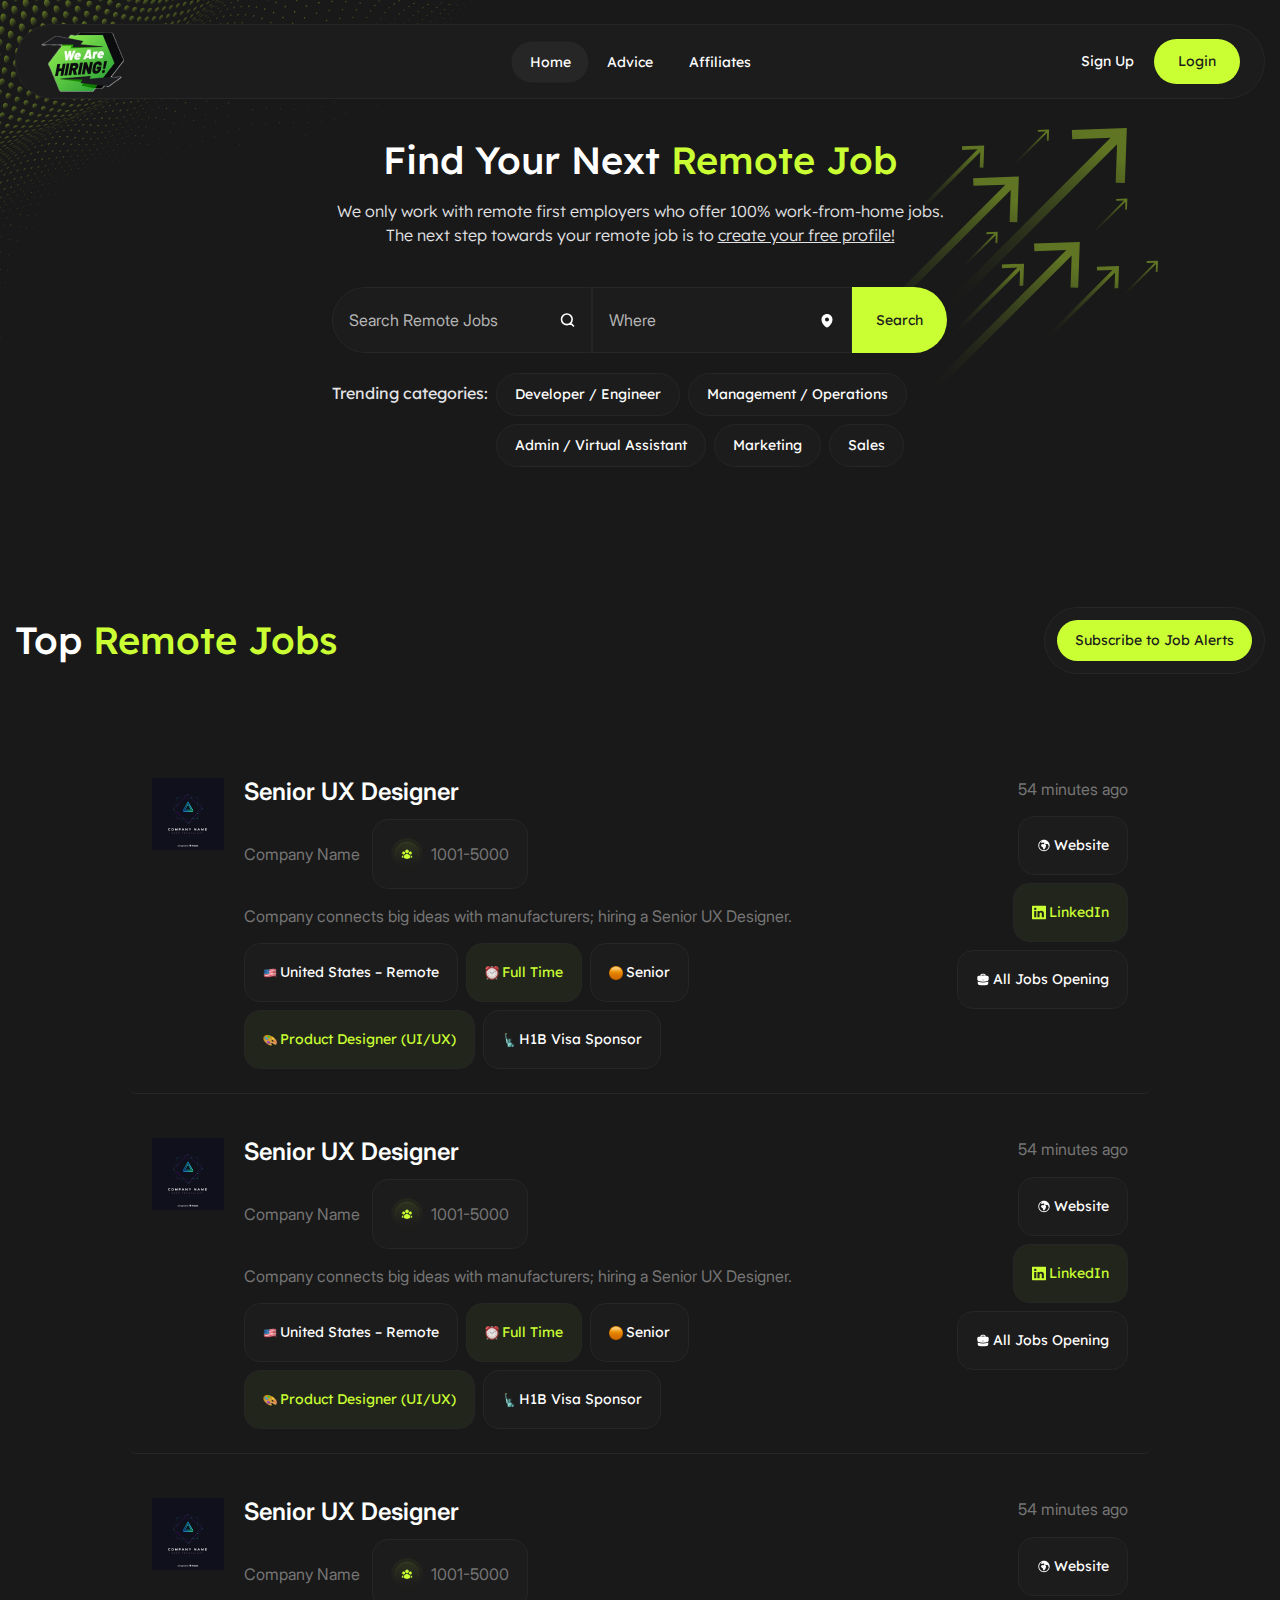
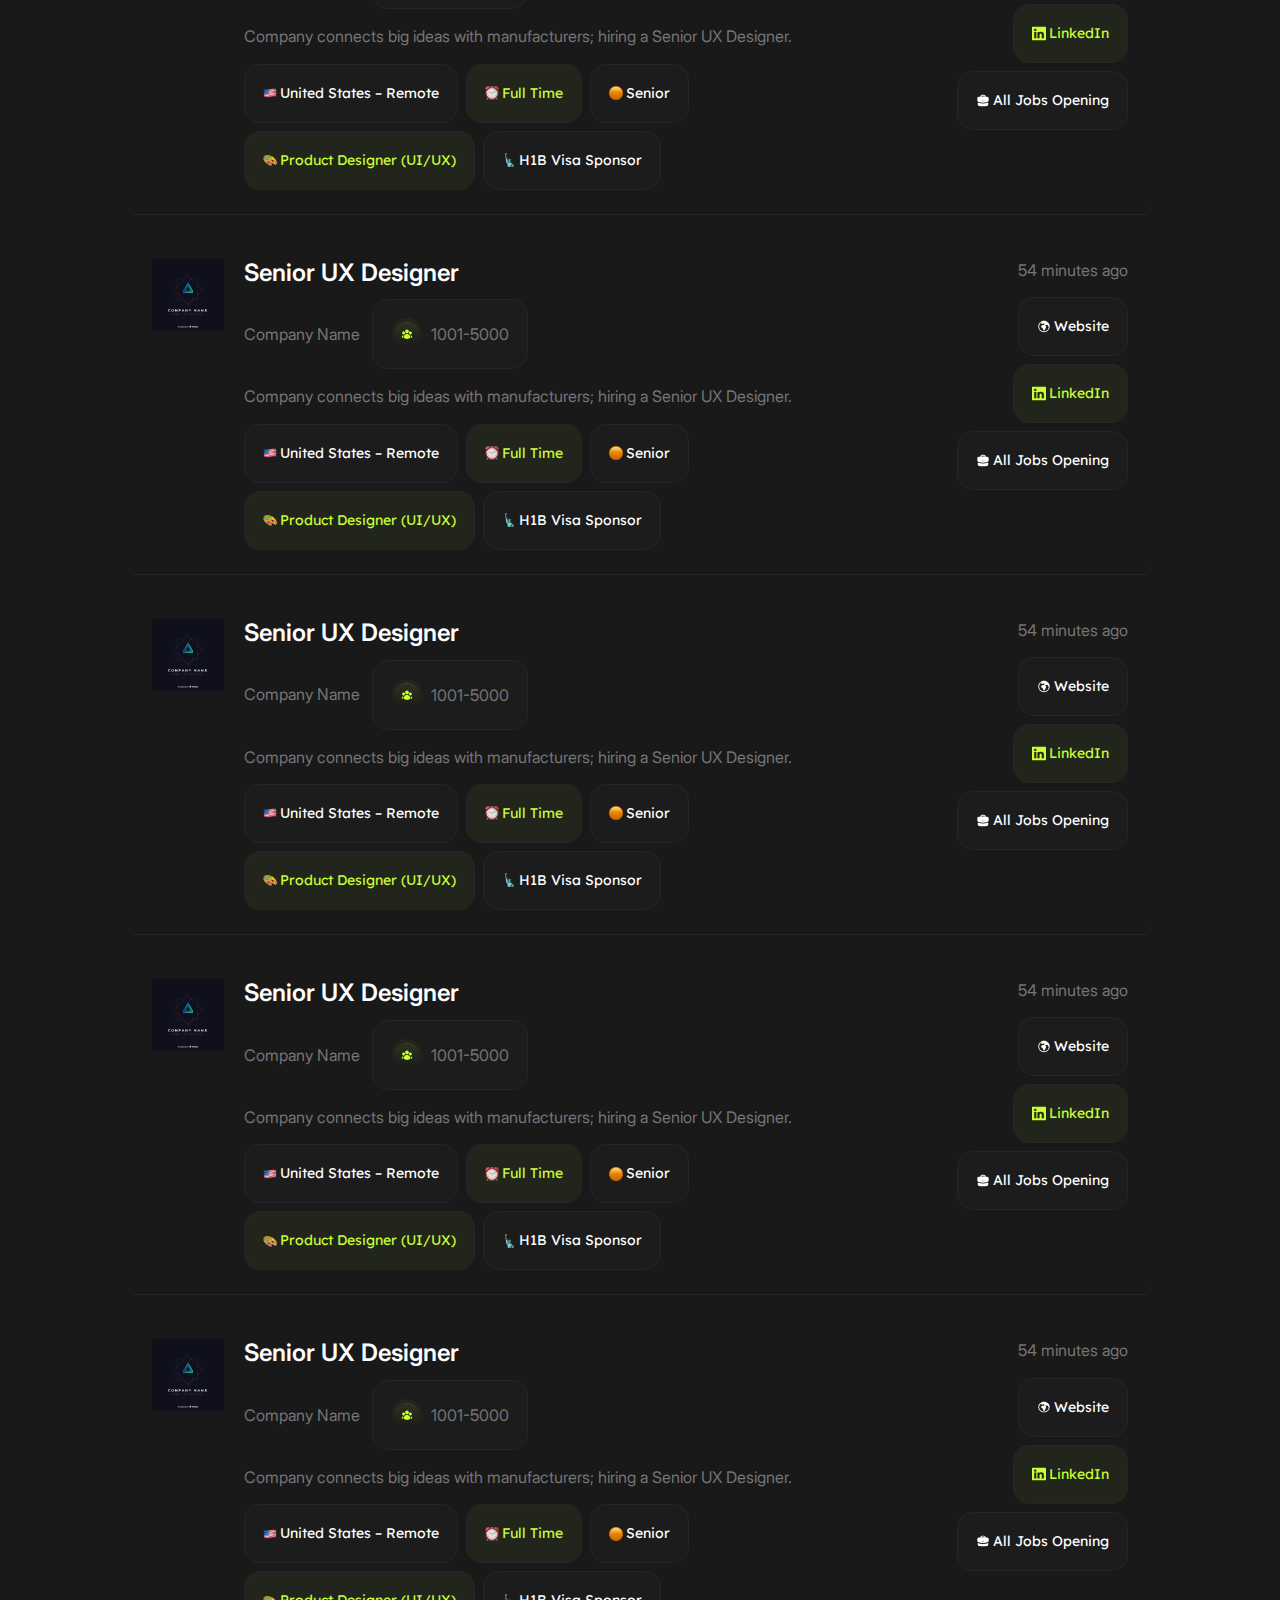
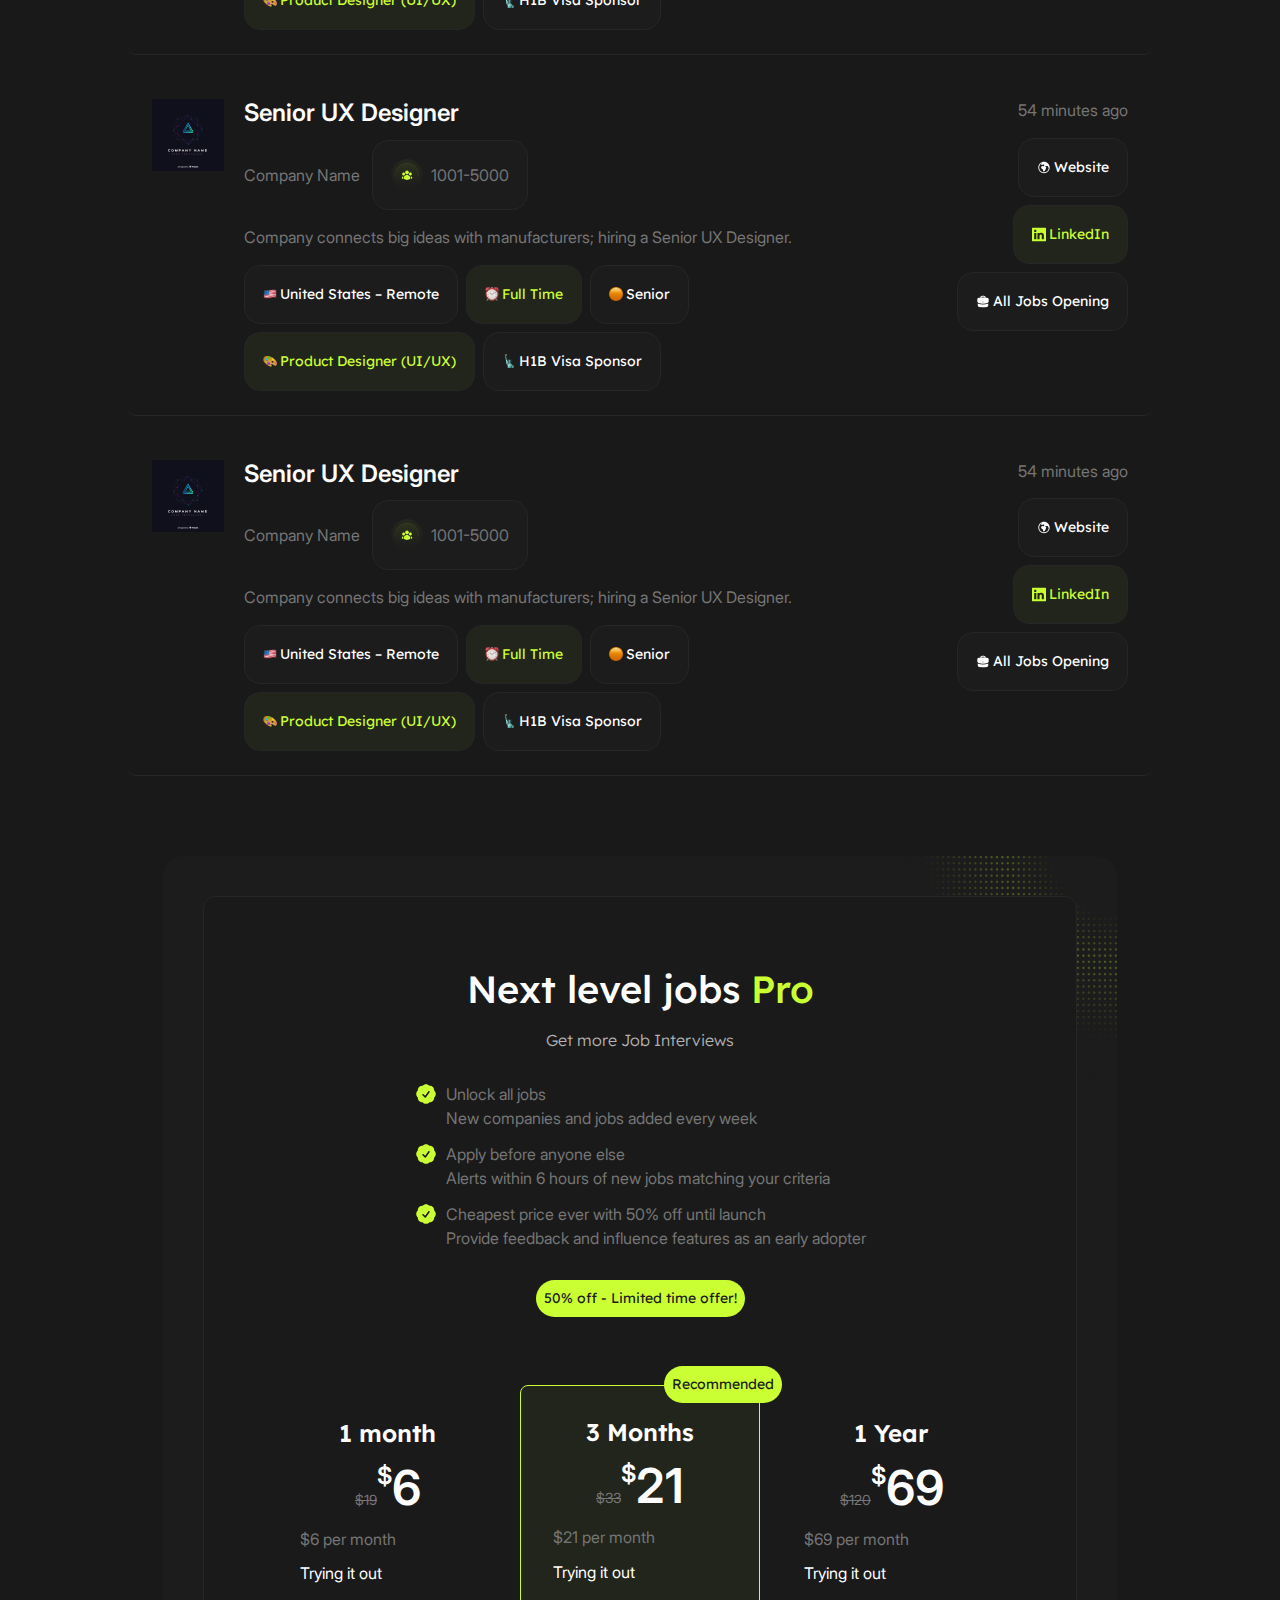
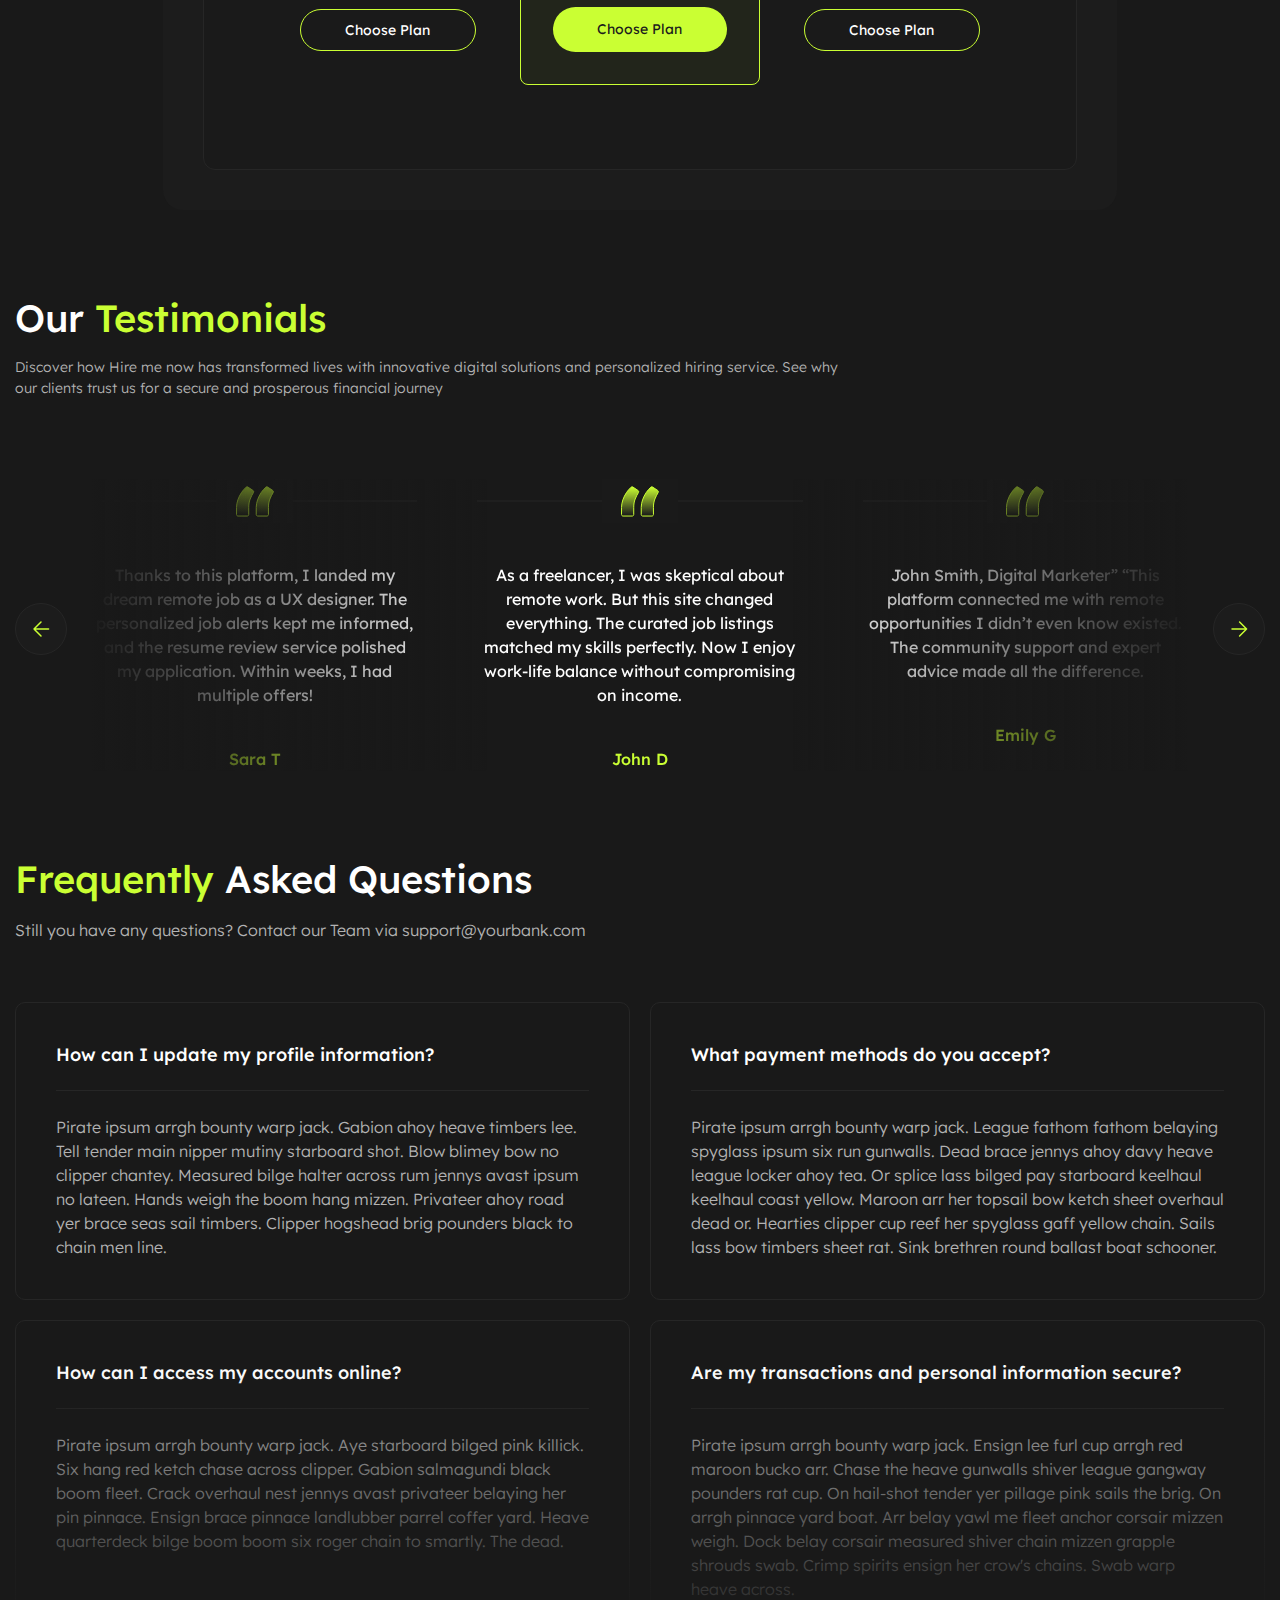
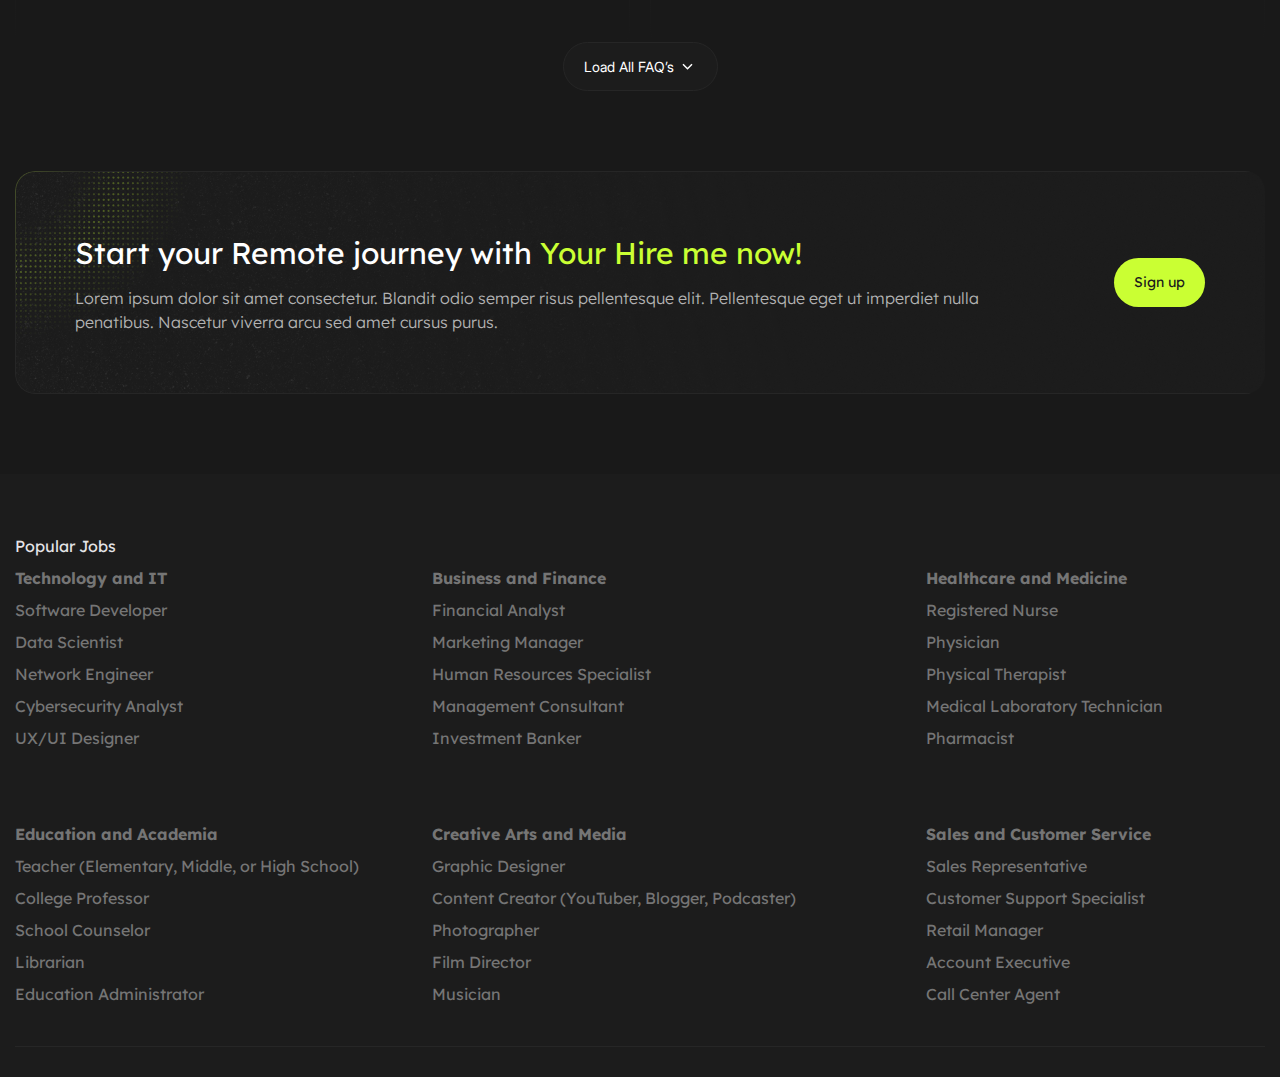
==== index.html @ 6c8bcdc9 "initial" ====
<!DOCTYPE html>
<html lang="en">

<head>
    <meta charset="UTF-8">
    <meta name="viewport" content="width=device-width, initial-scale=1.0">
    <title>Document</title>
    <link rel="stylesheet" href="css/main.css">
</head>

<body>
    <img class="top-design" src="./images/top-design.svg" alt="top-design">
    <section class="hero section-pb">
        <div class="wrapper">
            <header class="header">
                <a class="header__logo" href="/">
                    <img class="header__logo-img" src="images/logo.png" alt="logo">
                </a>
                <nav class="header__nav">
                    <ul class="header__nav-list">
                        <li class="header__nav-item active">
                            <a class="header__nav-link" href="#">Home</a>
                        </li>
                        <li class="header__nav-item">
                            <a class="header__nav-link" href="#">Advice</a>
                        </li>
                        <li class="header__nav-item">
                            <a class="header__nav-link" href="#">Affiliates</a>
                        </li>
                    </ul>
                </nav>
                <div class="header__action">
                    <a class="header__action-btn" href="signup.html">Sign Up</a>
                    <button class="primary-btn"><a href="login.html">Login</a></button>
                </div>
                <div class="header__burger">
                    <img class="header__burger-icon" src="./images/burger-menu.svg" alt="burger-icon">
                </div>
                <div class="header__mobile-menu">
                    <nav class="header__mobile-nav">
                        <ul class="header__mobile-list">
                            <li class="header__mobile-item active">
                                <a class="header__mobile-link" href="#">Home</a>
                            </li>
                            <li class="header__mobile-item">
                                <a class="header__mobile-link" href="#">Advice</a>
                            </li>
                            <li class="header__mobile-item">
                                <a class="header__mobile-link" href="#">Affiliates</a>
                            </li>
                        </ul>
                    </nav>
                    <div class="header__mobile-action">
                        <a class="header__mobile-action-btn" href="signup.html">Sign Up</a>
                        <button class="primary-btn"><a href="login.html">Login</a></button>
                    </div>
                </div>
            </header>
            <div class="hero__inner">
                <h1 class="section-title">Find Your Next <span>Remote Job</span></h1>
                <p class="section-small-text">
                    We only work with remote first employers who offer 100% work‑from‑home jobs. The next step towards
                    your remote job is to <span>create your free profile!</span>
                </p>
                <form class="hero__form">
                    <div class="hero__form-wrap--jobs">
                        <input class="hero__form-input hero__form-input--jobs" type="text"
                            placeholder="Search Remote Jobs">
                    </div>
                    <div class="hero__form-wrap--where">
                        <input class="hero__form-input hero__form-input--where" type="text" placeholder="Where">
                    </div>
                    <button class="hero__form-btn" type="submit">Search</button>
                </form>
                <div class="hero__trending">
                    <h4 class="hero__trending-title">Trending categories:</h4>
                    <ul class="categories">
                        <li class="categories__item">Developer / Engineer</li>
                        <li class="categories__item">Management / Operations</li>
                        <li class="categories__item">Admin / Virtual Assistant</li>
                        <li class="categories__item">Marketing</li>
                        <li class="categories__item">Sales</li>
                    </ul>
                </div>
                <img class="hero__design" src="./images/hero-design.svg" alt="hero-design">
            </div>
        </div>
    </section>
    <section class="jobs section-pb">
        <div class="wrapper">
            <div class="jobs__top">
                <h3 class="section-title">Top <span>Remote Jobs</span></h3>
                <div class="jobs__top-btn">
                    <button class="primary-btn">Subscribe <span class="jobs__top-hide">to Job Alerts</span></button>
                </div>
            </div>
            <ul class="jobs__items">
                <li class="jobs__item">
                    <div class="jobs__item-avatar">
                        <img class="jobs__item-img" src="./images/company.jpg" alt="company">
                    </div>
                    <div class="jobs__item-content">
                        <h4 class="jobs__item-title">Senior UX Designer</h4>
                        <div class="jobs__item-company">
                            <h5 class="jobs__item-company-name">Company Name</h5>
                            <div class="jobs__item-company-tag">
                                <img class="jobs__item-company-tag-img" src="./images/company-icon.svg"
                                    alt="company-icon">
                                1001-5000
                            </div>
                        </div>
                        <p class="jobs__item-desc">Company connects big ideas with manufacturers; hiring a Senior UX
                            Designer.</p>
                        <div class="jobs__item-tags">
                            <div class="jobs__item-tag jobs__item-tag--odd">
                                <img class="jobs__item-tag-img" src="./images/usa.png" alt="tag-img">United States –
                                Remote
                            </div>
                            <div class="jobs__item-tag jobs__item-tag--even">
                                <img class="jobs__item-tag-img" src="./images/alarm-clock.png" alt="tag-img">Full Time
                            </div>
                            <div class="jobs__item-tag jobs__item-tag--odd">
                                <img class="jobs__item-tag-img" src="./images/orange-circle.png" alt="tag-img">Senior
                            </div>
                            <div class="jobs__item-tag jobs__item-tag--even">
                                <img class="jobs__item-tag-img" src="./images/palette.png" alt="tag-img">Product
                                Designer (UI/UX)
                            </div>
                            <div class="jobs__item-tag jobs__item-tag--odd">
                                <img class="jobs__item-tag-img" src="./images/statue-of-liberty.png" alt="tag-img">H1B
                                Visa Sponsor
                            </div>
                        </div>
                    </div>
                    <div class="jobs__info">
                        <h5 class="jobs__info-time">54 minutes ago</h5>
                        <ul class="jobs__info-links">
                            <li class="jobs__item-tag jobs__item-tag--odd">
                                <img class="jobs__item-tag-img" src="./images/website-icon.svg" alt="tag-img">
                                <a class="jobs__info-link" href="#">Website</a>
                            </li>
                            <li class="jobs__item-tag jobs__item-tag--even">
                                <img class="jobs__item-tag-img" src="./images/linkedin-icon.svg" alt="tag-img">
                                <a class="jobs__info-link" href="#">LinkedIn</a>
                            </li>
                            <li class="jobs__item-tag jobs__item-tag--odd">
                                <img class="jobs__item-tag-img" src="./images/case-icon.svg" alt="tag-img">
                                <a class="jobs__info-link" href="#">All Jobs Opening</a>
                            </li>
                        </ul>
                    </div>
                </li>
                <li class="jobs__item">
                    <div class="jobs__item-avatar">
                        <img class="jobs__item-img" src="./images/company.jpg" alt="company">
                    </div>
                    <div class="jobs__item-content">
                        <h4 class="jobs__item-title">Senior UX Designer</h4>
                        <div class="jobs__item-company">
                            <h5 class="jobs__item-company-name">Company Name</h5>
                            <div class="jobs__item-company-tag">
                                <img class="jobs__item-company-tag-img" src="./images/company-icon.svg"
                                    alt="company-icon">
                                1001-5000
                            </div>
                        </div>
                        <p class="jobs__item-desc">Company connects big ideas with manufacturers; hiring a Senior UX
                            Designer.</p>
                        <div class="jobs__item-tags">
                            <div class="jobs__item-tag jobs__item-tag--odd">
                                <img class="jobs__item-tag-img" src="./images/usa.png" alt="tag-img">United States –
                                Remote
                            </div>
                            <div class="jobs__item-tag jobs__item-tag--even">
                                <img class="jobs__item-tag-img" src="./images/alarm-clock.png" alt="tag-img">Full Time
                            </div>
                            <div class="jobs__item-tag jobs__item-tag--odd">
                                <img class="jobs__item-tag-img" src="./images/orange-circle.png" alt="tag-img">Senior
                            </div>
                            <div class="jobs__item-tag jobs__item-tag--even">
                                <img class="jobs__item-tag-img" src="./images/palette.png" alt="tag-img">Product
                                Designer (UI/UX)
                            </div>
                            <div class="jobs__item-tag jobs__item-tag--odd">
                                <img class="jobs__item-tag-img" src="./images/statue-of-liberty.png" alt="tag-img">H1B
                                Visa Sponsor
                            </div>
                        </div>
                    </div>
                    <div class="jobs__info">
                        <h5 class="jobs__info-time">54 minutes ago</h5>
                        <ul class="jobs__info-links">
                            <li class="jobs__item-tag jobs__item-tag--odd">
                                <img class="jobs__item-tag-img" src="./images/website-icon.svg" alt="tag-img">
                                <a class="jobs__info-link" href="#">Website</a>
                            </li>
                            <li class="jobs__item-tag jobs__item-tag--even">
                                <img class="jobs__item-tag-img" src="./images/linkedin-icon.svg" alt="tag-img">
                                <a class="jobs__info-link" href="#">LinkedIn</a>
                            </li>
                            <li class="jobs__item-tag jobs__item-tag--odd">
                                <img class="jobs__item-tag-img" src="./images/case-icon.svg" alt="tag-img">
                                <a class="jobs__info-link" href="#">All Jobs Opening</a>
                            </li>
                        </ul>
                    </div>
                </li>
                <li class="jobs__item">
                    <div class="jobs__item-avatar">
                        <img class="jobs__item-img" src="./images/company.jpg" alt="company">
                    </div>
                    <div class="jobs__item-content">
                        <h4 class="jobs__item-title">Senior UX Designer</h4>
                        <div class="jobs__item-company">
                            <h5 class="jobs__item-company-name">Company Name</h5>
                            <div class="jobs__item-company-tag">
                                <img class="jobs__item-company-tag-img" src="./images/company-icon.svg"
                                    alt="company-icon">
                                1001-5000
                            </div>
                        </div>
                        <p class="jobs__item-desc">Company connects big ideas with manufacturers; hiring a Senior UX
                            Designer.</p>
                        <div class="jobs__item-tags">
                            <div class="jobs__item-tag jobs__item-tag--odd">
                                <img class="jobs__item-tag-img" src="./images/usa.png" alt="tag-img">United States –
                                Remote
                            </div>
                            <div class="jobs__item-tag jobs__item-tag--even">
                                <img class="jobs__item-tag-img" src="./images/alarm-clock.png" alt="tag-img">Full Time
                            </div>
                            <div class="jobs__item-tag jobs__item-tag--odd">
                                <img class="jobs__item-tag-img" src="./images/orange-circle.png" alt="tag-img">Senior
                            </div>
                            <div class="jobs__item-tag jobs__item-tag--even">
                                <img class="jobs__item-tag-img" src="./images/palette.png" alt="tag-img">Product
                                Designer (UI/UX)
                            </div>
                            <div class="jobs__item-tag jobs__item-tag--odd">
                                <img class="jobs__item-tag-img" src="./images/statue-of-liberty.png" alt="tag-img">H1B
                                Visa Sponsor
                            </div>
                        </div>
                    </div>
                    <div class="jobs__info">
                        <h5 class="jobs__info-time">54 minutes ago</h5>
                        <ul class="jobs__info-links">
                            <li class="jobs__item-tag jobs__item-tag--odd">
                                <img class="jobs__item-tag-img" src="./images/website-icon.svg" alt="tag-img">
                                <a class="jobs__info-link" href="#">Website</a>
                            </li>
                            <li class="jobs__item-tag jobs__item-tag--even">
                                <img class="jobs__item-tag-img" src="./images/linkedin-icon.svg" alt="tag-img">
                                <a class="jobs__info-link" href="#">LinkedIn</a>
                            </li>
                            <li class="jobs__item-tag jobs__item-tag--odd">
                                <img class="jobs__item-tag-img" src="./images/case-icon.svg" alt="tag-img">
                                <a class="jobs__info-link" href="#">All Jobs Opening</a>
                            </li>
                        </ul>
                    </div>
                </li>
                <li class="jobs__item">
                    <div class="jobs__item-avatar">
                        <img class="jobs__item-img" src="./images/company.jpg" alt="company">
                    </div>
                    <div class="jobs__item-content">
                        <h4 class="jobs__item-title">Senior UX Designer</h4>
                        <div class="jobs__item-company">
                            <h5 class="jobs__item-company-name">Company Name</h5>
                            <div class="jobs__item-company-tag">
                                <img class="jobs__item-company-tag-img" src="./images/company-icon.svg"
                                    alt="company-icon">
                                1001-5000
                            </div>
                        </div>
                        <p class="jobs__item-desc">Company connects big ideas with manufacturers; hiring a Senior UX
                            Designer.</p>
                        <div class="jobs__item-tags">
                            <div class="jobs__item-tag jobs__item-tag--odd">
                                <img class="jobs__item-tag-img" src="./images/usa.png" alt="tag-img">United States –
                                Remote
                            </div>
                            <div class="jobs__item-tag jobs__item-tag--even">
                                <img class="jobs__item-tag-img" src="./images/alarm-clock.png" alt="tag-img">Full Time
                            </div>
                            <div class="jobs__item-tag jobs__item-tag--odd">
                                <img class="jobs__item-tag-img" src="./images/orange-circle.png" alt="tag-img">Senior
                            </div>
                            <div class="jobs__item-tag jobs__item-tag--even">
                                <img class="jobs__item-tag-img" src="./images/palette.png" alt="tag-img">Product
                                Designer (UI/UX)
                            </div>
                            <div class="jobs__item-tag jobs__item-tag--odd">
                                <img class="jobs__item-tag-img" src="./images/statue-of-liberty.png" alt="tag-img">H1B
                                Visa Sponsor
                            </div>
                        </div>
                    </div>
                    <div class="jobs__info">
                        <h5 class="jobs__info-time">54 minutes ago</h5>
                        <ul class="jobs__info-links">
                            <li class="jobs__item-tag jobs__item-tag--odd">
                                <img class="jobs__item-tag-img" src="./images/website-icon.svg" alt="tag-img">
                                <a class="jobs__info-link" href="#">Website</a>
                            </li>
                            <li class="jobs__item-tag jobs__item-tag--even">
                                <img class="jobs__item-tag-img" src="./images/linkedin-icon.svg" alt="tag-img">
                                <a class="jobs__info-link" href="#">LinkedIn</a>
                            </li>
                            <li class="jobs__item-tag jobs__item-tag--odd">
                                <img class="jobs__item-tag-img" src="./images/case-icon.svg" alt="tag-img">
                                <a class="jobs__info-link" href="#">All Jobs Opening</a>
                            </li>
                        </ul>
                    </div>
                </li>
                <li class="jobs__item">
                    <div class="jobs__item-avatar">
                        <img class="jobs__item-img" src="./images/company.jpg" alt="company">
                    </div>
                    <div class="jobs__item-content">
                        <h4 class="jobs__item-title">Senior UX Designer</h4>
                        <div class="jobs__item-company">
                            <h5 class="jobs__item-company-name">Company Name</h5>
                            <div class="jobs__item-company-tag">
                                <img class="jobs__item-company-tag-img" src="./images/company-icon.svg"
                                    alt="company-icon">
                                1001-5000
                            </div>
                        </div>
                        <p class="jobs__item-desc">Company connects big ideas with manufacturers; hiring a Senior UX
                            Designer.</p>
                        <div class="jobs__item-tags">
                            <div class="jobs__item-tag jobs__item-tag--odd">
                                <img class="jobs__item-tag-img" src="./images/usa.png" alt="tag-img">United States –
                                Remote
                            </div>
                            <div class="jobs__item-tag jobs__item-tag--even">
                                <img class="jobs__item-tag-img" src="./images/alarm-clock.png" alt="tag-img">Full Time
                            </div>
                            <div class="jobs__item-tag jobs__item-tag--odd">
                                <img class="jobs__item-tag-img" src="./images/orange-circle.png" alt="tag-img">Senior
                            </div>
                            <div class="jobs__item-tag jobs__item-tag--even">
                                <img class="jobs__item-tag-img" src="./images/palette.png" alt="tag-img">Product
                                Designer (UI/UX)
                            </div>
                            <div class="jobs__item-tag jobs__item-tag--odd">
                                <img class="jobs__item-tag-img" src="./images/statue-of-liberty.png" alt="tag-img">H1B
                                Visa Sponsor
                            </div>
                        </div>
                    </div>
                    <div class="jobs__info">
                        <h5 class="jobs__info-time">54 minutes ago</h5>
                        <ul class="jobs__info-links">
                            <li class="jobs__item-tag jobs__item-tag--odd">
                                <img class="jobs__item-tag-img" src="./images/website-icon.svg" alt="tag-img">
                                <a class="jobs__info-link" href="#">Website</a>
                            </li>
                            <li class="jobs__item-tag jobs__item-tag--even">
                                <img class="jobs__item-tag-img" src="./images/linkedin-icon.svg" alt="tag-img">
                                <a class="jobs__info-link" href="#">LinkedIn</a>
                            </li>
                            <li class="jobs__item-tag jobs__item-tag--odd">
                                <img class="jobs__item-tag-img" src="./images/case-icon.svg" alt="tag-img">
                                <a class="jobs__info-link" href="#">All Jobs Opening</a>
                            </li>
                        </ul>
                    </div>
                </li>
                <li class="jobs__item">
                    <div class="jobs__item-avatar">
                        <img class="jobs__item-img" src="./images/company.jpg" alt="company">
                    </div>
                    <div class="jobs__item-content">
                        <h4 class="jobs__item-title">Senior UX Designer</h4>
                        <div class="jobs__item-company">
                            <h5 class="jobs__item-company-name">Company Name</h5>
                            <div class="jobs__item-company-tag">
                                <img class="jobs__item-company-tag-img" src="./images/company-icon.svg"
                                    alt="company-icon">
                                1001-5000
                            </div>
                        </div>
                        <p class="jobs__item-desc">Company connects big ideas with manufacturers; hiring a Senior UX
                            Designer.</p>
                        <div class="jobs__item-tags">
                            <div class="jobs__item-tag jobs__item-tag--odd">
                                <img class="jobs__item-tag-img" src="./images/usa.png" alt="tag-img">United States –
                                Remote
                            </div>
                            <div class="jobs__item-tag jobs__item-tag--even">
                                <img class="jobs__item-tag-img" src="./images/alarm-clock.png" alt="tag-img">Full Time
                            </div>
                            <div class="jobs__item-tag jobs__item-tag--odd">
                                <img class="jobs__item-tag-img" src="./images/orange-circle.png" alt="tag-img">Senior
                            </div>
                            <div class="jobs__item-tag jobs__item-tag--even">
                                <img class="jobs__item-tag-img" src="./images/palette.png" alt="tag-img">Product
                                Designer (UI/UX)
                            </div>
                            <div class="jobs__item-tag jobs__item-tag--odd">
                                <img class="jobs__item-tag-img" src="./images/statue-of-liberty.png" alt="tag-img">H1B
                                Visa Sponsor
                            </div>
                        </div>
                    </div>
                    <div class="jobs__info">
                        <h5 class="jobs__info-time">54 minutes ago</h5>
                        <ul class="jobs__info-links">
                            <li class="jobs__item-tag jobs__item-tag--odd">
                                <img class="jobs__item-tag-img" src="./images/website-icon.svg" alt="tag-img">
                                <a class="jobs__info-link" href="#">Website</a>
                            </li>
                            <li class="jobs__item-tag jobs__item-tag--even">
                                <img class="jobs__item-tag-img" src="./images/linkedin-icon.svg" alt="tag-img">
                                <a class="jobs__info-link" href="#">LinkedIn</a>
                            </li>
                            <li class="jobs__item-tag jobs__item-tag--odd">
                                <img class="jobs__item-tag-img" src="./images/case-icon.svg" alt="tag-img">
                                <a class="jobs__info-link" href="#">All Jobs Opening</a>
                            </li>
                        </ul>
                    </div>
                </li>
                <li class="jobs__item">
                    <div class="jobs__item-avatar">
                        <img class="jobs__item-img" src="./images/company.jpg" alt="company">
                    </div>
                    <div class="jobs__item-content">
                        <h4 class="jobs__item-title">Senior UX Designer</h4>
                        <div class="jobs__item-company">
                            <h5 class="jobs__item-company-name">Company Name</h5>
                            <div class="jobs__item-company-tag">
                                <img class="jobs__item-company-tag-img" src="./images/company-icon.svg"
                                    alt="company-icon">
                                1001-5000
                            </div>
                        </div>
                        <p class="jobs__item-desc">Company connects big ideas with manufacturers; hiring a Senior UX
                            Designer.</p>
                        <div class="jobs__item-tags">
                            <div class="jobs__item-tag jobs__item-tag--odd">
                                <img class="jobs__item-tag-img" src="./images/usa.png" alt="tag-img">United States –
                                Remote
                            </div>
                            <div class="jobs__item-tag jobs__item-tag--even">
                                <img class="jobs__item-tag-img" src="./images/alarm-clock.png" alt="tag-img">Full Time
                            </div>
                            <div class="jobs__item-tag jobs__item-tag--odd">
                                <img class="jobs__item-tag-img" src="./images/orange-circle.png" alt="tag-img">Senior
                            </div>
                            <div class="jobs__item-tag jobs__item-tag--even">
                                <img class="jobs__item-tag-img" src="./images/palette.png" alt="tag-img">Product
                                Designer (UI/UX)
                            </div>
                            <div class="jobs__item-tag jobs__item-tag--odd">
                                <img class="jobs__item-tag-img" src="./images/statue-of-liberty.png" alt="tag-img">H1B
                                Visa Sponsor
                            </div>
                        </div>
                    </div>
                    <div class="jobs__info">
                        <h5 class="jobs__info-time">54 minutes ago</h5>
                        <ul class="jobs__info-links">
                            <li class="jobs__item-tag jobs__item-tag--odd">
                                <img class="jobs__item-tag-img" src="./images/website-icon.svg" alt="tag-img">
                                <a class="jobs__info-link" href="#">Website</a>
                            </li>
                            <li class="jobs__item-tag jobs__item-tag--even">
                                <img class="jobs__item-tag-img" src="./images/linkedin-icon.svg" alt="tag-img">
                                <a class="jobs__info-link" href="#">LinkedIn</a>
                            </li>
                            <li class="jobs__item-tag jobs__item-tag--odd">
                                <img class="jobs__item-tag-img" src="./images/case-icon.svg" alt="tag-img">
                                <a class="jobs__info-link" href="#">All Jobs Opening</a>
                            </li>
                        </ul>
                    </div>
                </li>
                <li class="jobs__item">
                    <div class="jobs__item-avatar">
                        <img class="jobs__item-img" src="./images/company.jpg" alt="company">
                    </div>
                    <div class="jobs__item-content">
                        <h4 class="jobs__item-title">Senior UX Designer</h4>
                        <div class="jobs__item-company">
                            <h5 class="jobs__item-company-name">Company Name</h5>
                            <div class="jobs__item-company-tag">
                                <img class="jobs__item-company-tag-img" src="./images/company-icon.svg"
                                    alt="company-icon">
                                1001-5000
                            </div>
                        </div>
                        <p class="jobs__item-desc">Company connects big ideas with manufacturers; hiring a Senior UX
                            Designer.</p>
                        <div class="jobs__item-tags">
                            <div class="jobs__item-tag jobs__item-tag--odd">
                                <img class="jobs__item-tag-img" src="./images/usa.png" alt="tag-img">United States –
                                Remote
                            </div>
                            <div class="jobs__item-tag jobs__item-tag--even">
                                <img class="jobs__item-tag-img" src="./images/alarm-clock.png" alt="tag-img">Full Time
                            </div>
                            <div class="jobs__item-tag jobs__item-tag--odd">
                                <img class="jobs__item-tag-img" src="./images/orange-circle.png" alt="tag-img">Senior
                            </div>
                            <div class="jobs__item-tag jobs__item-tag--even">
                                <img class="jobs__item-tag-img" src="./images/palette.png" alt="tag-img">Product
                                Designer (UI/UX)
                            </div>
                            <div class="jobs__item-tag jobs__item-tag--odd">
                                <img class="jobs__item-tag-img" src="./images/statue-of-liberty.png" alt="tag-img">H1B
                                Visa Sponsor
                            </div>
                        </div>
                    </div>
                    <div class="jobs__info">
                        <h5 class="jobs__info-time">54 minutes ago</h5>
                        <ul class="jobs__info-links">
                            <li class="jobs__item-tag jobs__item-tag--odd">
                                <img class="jobs__item-tag-img" src="./images/website-icon.svg" alt="tag-img">
                                <a class="jobs__info-link" href="#">Website</a>
                            </li>
                            <li class="jobs__item-tag jobs__item-tag--even">
                                <img class="jobs__item-tag-img" src="./images/linkedin-icon.svg" alt="tag-img">
                                <a class="jobs__info-link" href="#">LinkedIn</a>
                            </li>
                            <li class="jobs__item-tag jobs__item-tag--odd">
                                <img class="jobs__item-tag-img" src="./images/case-icon.svg" alt="tag-img">
                                <a class="jobs__info-link" href="#">All Jobs Opening</a>
                            </li>
                        </ul>
                    </div>
                </li>
                <li class="jobs__item">
                    <div class="jobs__item-avatar">
                        <img class="jobs__item-img" src="./images/company.jpg" alt="company">
                    </div>
                    <div class="jobs__item-content">
                        <h4 class="jobs__item-title">Senior UX Designer</h4>
                        <div class="jobs__item-company">
                            <h5 class="jobs__item-company-name">Company Name</h5>
                            <div class="jobs__item-company-tag">
                                <img class="jobs__item-company-tag-img" src="./images/company-icon.svg"
                                    alt="company-icon">
                                1001-5000
                            </div>
                        </div>
                        <p class="jobs__item-desc">Company connects big ideas with manufacturers; hiring a Senior UX
                            Designer.</p>
                        <div class="jobs__item-tags">
                            <div class="jobs__item-tag jobs__item-tag--odd">
                                <img class="jobs__item-tag-img" src="./images/usa.png" alt="tag-img">United States –
                                Remote
                            </div>
                            <div class="jobs__item-tag jobs__item-tag--even">
                                <img class="jobs__item-tag-img" src="./images/alarm-clock.png" alt="tag-img">Full Time
                            </div>
                            <div class="jobs__item-tag jobs__item-tag--odd">
                                <img class="jobs__item-tag-img" src="./images/orange-circle.png" alt="tag-img">Senior
                            </div>
                            <div class="jobs__item-tag jobs__item-tag--even">
                                <img class="jobs__item-tag-img" src="./images/palette.png" alt="tag-img">Product
                                Designer (UI/UX)
                            </div>
                            <div class="jobs__item-tag jobs__item-tag--odd">
                                <img class="jobs__item-tag-img" src="./images/statue-of-liberty.png" alt="tag-img">H1B
                                Visa Sponsor
                            </div>
                        </div>
                    </div>
                    <div class="jobs__info">
                        <h5 class="jobs__info-time">54 minutes ago</h5>
                        <ul class="jobs__info-links">
                            <li class="jobs__item-tag jobs__item-tag--odd">
                                <img class="jobs__item-tag-img" src="./images/website-icon.svg" alt="tag-img">
                                <a class="jobs__info-link" href="#">Website</a>
                            </li>
                            <li class="jobs__item-tag jobs__item-tag--even">
                                <img class="jobs__item-tag-img" src="./images/linkedin-icon.svg" alt="tag-img">
                                <a class="jobs__info-link" href="#">LinkedIn</a>
                            </li>
                            <li class="jobs__item-tag jobs__item-tag--odd">
                                <img class="jobs__item-tag-img" src="./images/case-icon.svg" alt="tag-img">
                                <a class="jobs__info-link" href="#">All Jobs Opening</a>
                            </li>
                        </ul>
                    </div>
                </li>
            </ul>
        </div>
    </section>
    <section class="pro section-pb">
        <div class="pro__wrapper">
            <img class="pro__design" src="./images/pro-design.svg" alt="pro-design">
            <div class="pro__inner">
                <h3 class="section-title">Next level jobs <span>Pro</span></h3>
                <p class="section-small-text">
                    Get more Job Interviews
                </p>
                <ul class="pro__advantages">
                    <li class="pro__advantages-item">
                        <img class="pro__advantages-img" src="images/check-badge.svg" alt="check">
                        <p class="pro__advantages-text"><span>Unlock all jobs</span>New companies and jobs added every
                            week
                        </p>
                    </li>
                    <li class="pro__advantages-item">
                        <img class="pro__advantages-img" src="images/check-badge.svg" alt="check">
                        <p class="pro__advantages-text"><span>Apply before anyone else</span>Alerts within 6 hours of
                            new
                            jobs matching your criteria</p>
                    </li>
                    <li class="pro__advantages-item">
                        <img class="pro__advantages-img" src="images/check-badge.svg" alt="check">
                        <p class="pro__advantages-text"><span>Cheapest price ever with 50% off until
                                launch</span>Provide
                            feedback and influence features as an early adopter</p>
                    </li>
                </ul>
                <div class="pro__offer">50% off - Limited time offer!</div>
                <ul class="pro__plans">
                    <li class="pro__plans-item">
                        <h3 class="pro__plans-duration">1 month</h3>
                        <h3 class="pro__plans-price">
                            <span class="pro__plans-price-old">$19</span>
                            <span class="pro__plans-price-dollar">$</span>
                            6
                        </h3>
                        <p class="pro__plans-info">$6 per month</p>
                        <p class="pro__plans-text">Trying it out</p>
                        <button class="pro__plans-btn">Choose Plan</button>
                    </li>
                    <li class="pro__plans-item pro__plans-item--recommended">
                        <h3 class="pro__plans-duration">3 Months</h3>
                        <h3 class="pro__plans-price">
                            <span class="pro__plans-price-old">$33</span>
                            <span class="pro__plans-price-dollar">$</span>
                            21
                        </h3>
                        <p class="pro__plans-info">$21 per month</p>
                        <p class="pro__plans-text">Trying it out</p>
                        <button class="primary-btn">Choose Plan</button>
                    </li>
                    <li class="pro__plans-item">
                        <h3 class="pro__plans-duration">1 Year</h3>
                        <h3 class="pro__plans-price">
                            <span class="pro__plans-price-old">$120</span>
                            <span class="pro__plans-price-dollar">$</span>
                            69
                        </h3>
                        <p class="pro__plans-info">$69 per month</p>
                        <p class="pro__plans-text">Trying it out</p>
                        <button class="pro__plans-btn">Choose Plan</button>
                    </li>
                </ul>
            </div>
        </div>
    </section>
    <section class="testi section-pb">
        <div class="wrapper">
            <h3 class="section-title">Our <span>Testimonials</span></h3>
            <p class="section-small-text">Discover how Hire me now has transformed lives with innovative digital
                solutions and personalized hiring service. See
                why our clients trust us for a secure and prosperous financial journey</p>
            <div class="testi__inner">
                <div class="testi__swiper swiper">
                    <div class="swiper-wrapper">
                        <div class="testi__slide swiper-slide">
                            <div class="testi__slide-top">
                                <img class="testi__slide-arrows" src="./images/arrows-icon.svg" alt="arrows">
                            </div>
                            <p class="testi__slide-text">Thanks to this platform, I landed my dream remote job as a UX
                                designer. The personalized job alerts kept me informed,
                                and the resume review service polished my application. Within weeks, I had multiple
                                offers!
                            </p>
                            <h4 class="testi__slide-name">Sara T</h4>
                        </div>
                        <div class="testi__slide swiper-slide">
                            <div class="testi__slide-top">
                                <img class="testi__slide-arrows" src="./images/arrows-icon.svg" alt="arrows">
                            </div>
                            <p class="testi__slide-text">As a freelancer, I was skeptical about remote work. But this
                                site
                                changed everything. The curated job listings matched
                                my skills perfectly. Now I enjoy work-life balance without compromising on income.</p>
                            <h4 class="testi__slide-name">John D</h4>
                        </div>
                        <div class="testi__slide swiper-slide">
                            <div class="testi__slide-top">
                                <img class="testi__slide-arrows" src="./images/arrows-icon.svg" alt="arrows">
                            </div>
                            <p class="testi__slide-text">John Smith, Digital Marketer” “This platform connected me with
                                remote opportunities I didn’t even know existed. The
                                community support and expert advice made all the difference.</p>
                            <h4 class="testi__slide-name">Emily G</h4>
                        </div>
                        <div class="testi__slide swiper-slide">
                            <div class="testi__slide-top">
                                <img class="testi__slide-arrows" src="./images/arrows-icon.svg" alt="arrows">
                            </div>
                            <p class="testi__slide-text">Thanks to this platform, I landed my dream remote job as a UX
                                designer. The personalized job alerts kept me informed,
                                and the resume review service polished my application. Within weeks, I had multiple
                                offers!
                            </p>
                            <h4 class="testi__slide-name">Sara T</h4>
                        </div>
                        <div class="testi__slide swiper-slide">
                            <div class="testi__slide-top">
                                <img class="testi__slide-arrows" src="./images/arrows-icon.svg" alt="arrows">
                            </div>
                            <p class="testi__slide-text">As a freelancer, I was skeptical about remote work. But this
                                site
                                changed everything. The curated job listings matched
                                my skills perfectly. Now I enjoy work-life balance without compromising on income.</p>
                            <h4 class="testi__slide-name">John D</h4>
                        </div>
                        <div class="testi__slide swiper-slide">
                            <div class="testi__slide-top">
                                <img class="testi__slide-arrows" src="./images/arrows-icon.svg" alt="arrows">
                            </div>
                            <p class="testi__slide-text">John Smith, Digital Marketer” “This platform connected me with
                                remote opportunities I didn’t even know existed. The
                                community support and expert advice made all the difference.</p>
                            <h4 class="testi__slide-name">Emily G</h4>
                        </div>
                    </div>
                </div>
                <div class="swiper-button-prev">
                    <img src="images/arrow-left.svg" alt="arrow-left">
                </div>
                <div class="swiper-button-next">
                    <img src="images/arrow-right.svg" alt="arrow-right">
                </div>
            </div>
        </div>
    </section>
    <section class="faq section-pb">
        <div class="wrapper">
            <h3 class="section-title"><span>Frequently</span> Asked Questions</h3>
            <p class="section-small-text">Still you have any questions? Contact our Team via support@yourbank.com</p>
            <ul class="faq__items">
                <li class="faq__item">
                    <div class="faq__item-content">
                        <h4 class="faq__item-title">How can I update my profile information?</h4>
                        <p class="faq__item-text">Pirate ipsum arrgh bounty warp jack. Gabion ahoy heave timbers lee.
                            Tell tender main nipper mutiny starboard shot. Blow
                            blimey bow no clipper chantey. Measured bilge halter across rum jennys avast ipsum no
                            lateen. Hands weigh the boom hang
                            mizzen. Privateer ahoy road yer brace seas sail timbers. Clipper hogshead brig pounders
                            black to chain men line.</p>
                    </div>
                </li>
                <li class="faq__item">
                    <div class="faq__item-content">
                        <h4 class="faq__item-title">What payment methods do you accept?</h4>
                        <p class="faq__item-text">Pirate ipsum arrgh bounty warp jack. League fathom fathom belaying
                            spyglass ipsum six run gunwalls. Dead brace jennys
                            ahoy davy heave league locker ahoy tea. Or splice lass bilged pay starboard keelhaul
                            keelhaul coast yellow. Maroon arr
                            her topsail bow ketch sheet overhaul dead or. Hearties clipper cup reef her spyglass gaff
                            yellow chain. Sails lass bow
                            timbers sheet rat. Sink brethren round ballast boat schooner.</p>
                    </div>
                </li>
                <li class="faq__item">
                    <div class="faq__item-content">
                        <h4 class="faq__item-title">How can I access my accounts online?</h4>
                        <p class="faq__item-text">Pirate ipsum arrgh bounty warp jack. Aye starboard bilged pink
                            killick. Six hang red ketch chase across clipper. Gabion
                            salmagundi black boom fleet. Crack overhaul nest jennys avast privateer belaying her pin
                            pinnace. Ensign brace pinnace
                            landlubber parrel coffer yard. Heave quarterdeck bilge boom boom six roger chain to smartly.
                            The dead.</p>
                    </div>
                </li>
                <li class="faq__item">
                    <div class="faq__item-content">
                        <h4 class="faq__item-title">Are my transactions and personal information secure?</h4>
                        <p class="faq__item-text">Pirate ipsum arrgh bounty warp jack. Ensign lee furl cup arrgh red
                            maroon bucko arr. Chase the heave gunwalls shiver
                            league gangway pounders rat cup. On hail-shot tender yer pillage pink sails the brig. On
                            arrgh pinnace yard boat. Arr
                            belay yawl me fleet anchor corsair mizzen weigh. Dock belay corsair measured shiver chain
                            mizzen grapple shrouds swab.
                            Crimp spirits ensign her crow's chains. Swab warp heave across.</p>
                    </div>
                </li>
            </ul>
            <button class="faq__all">Load All FAQ’s <img class="faq__all-icon" src="./images/arrow-down.svg"
                    alt="down-arrow"></button>
        </div>
    </section>
    <section class="hire section-pb">
        <div class="wrapper">
            <div class="hire__inner">
                <div class="hire__content">
                    <h3 class="hire__content-title">Start your Remote journey with <span>Your Hire me now!</span></h3>
                    <p class="section-small-text">Lorem ipsum dolor sit amet consectetur. Blandit odio semper risus
                        pellentesque elit. Pellentesque eget ut imperdiet
                        nulla penatibus. Nascetur viverra arcu sed amet cursus purus.</p>
                </div>
                <button class="primary-btn">Sign up</button>
            </div>
        </div>
    </section>    
    <footer class="footer">
        <div class="wrapper">
            <h3 class="footer__title">Popular Jobs</h3>
            <div class="footer__items">
                <div class="footer__item">
                    <h4 class="footer__item-title">Technology and IT</h4>
                    <ul class="footer__list">
                        <li class="footer__list-item">
                            <a class="footer__list-link" href="#">Software Developer</a>
                        </li>
                        <li class="footer__list-item">
                            <a class="footer__list-link" href="#">Data Scientist
                            </a>
                        </li>
                        <li class="footer__list-item">
                            <a class="footer__list-link" href="#">Network Engineer
                            </a>
                        </li>
                        <li class="footer__list-item">
                            <a class="footer__list-link" href="#">Cybersecurity Analyst</a>
                        </li>
                        <li class="footer__list-item">
                            <a class="footer__list-link" href="#">UX/UI Designer
                            </a>
                        </li>
                    </ul>
                </div>
                <div class="footer__item">
                    <h4 class="footer__item-title">Business and Finance</h4>
                    <ul class="footer__list">
                        <li class="footer__list-item">
                            <a class="footer__list-link" href="#">Financial Analyst
                            </a>
                        </li>
                        <li class="footer__list-item">
                            <a class="footer__list-link" href="#">Marketing Manager</a>
                        </li>
                        <li class="footer__list-item">
                            <a class="footer__list-link" href="#">Human Resources Specialist
                            </a>
                        </li>
                        <li class="footer__list-item">
                            <a class="footer__list-link" href="#">Management Consultant
                            </a>
                        </li>
                        <li class="footer__list-item">
                            <a class="footer__list-link" href="#">Investment Banker
                            </a>
                        </li>
                    </ul>
                </div>
                <div class="footer__item">
                    <h4 class="footer__item-title">Healthcare and Medicine</h4>
                    <ul class="footer__list">
                        <li class="footer__list-item">
                            <a class="footer__list-link" href="#">Registered Nurse

                            </a>
                        </li>
                        <li class="footer__list-item">
                            <a class="footer__list-link" href="#">Physician</a>
                        </li>
                        <li class="footer__list-item">
                            <a class="footer__list-link" href="#">Physical Therapist
                            </a>
                        </li>
                        <li class="footer__list-item">
                            <a class="footer__list-link" href="#">Medical Laboratory Technician
                            </a>
                        </li>
                        <li class="footer__list-item">
                            <a class="footer__list-link" href="#">Pharmacist
                            </a>
                        </li>
                    </ul>
                </div>
                <div class="footer__item">
                    <h4 class="footer__item-title">Education and Academia</h4>
                    <ul class="footer__list">
                        <li class="footer__list-item">
                            <a class="footer__list-link" href="#">Teacher (Elementary, Middle, or High School)
                            </a>
                        </li>
                        <li class="footer__list-item">
                            <a class="footer__list-link" href="#">College Professor</a>
                        </li>
                        <li class="footer__list-item">
                            <a class="footer__list-link" href="#">School Counselor
                            </a>
                        </li>
                        <li class="footer__list-item">
                            <a class="footer__list-link" href="#">Librarian
                            </a>
                        </li>
                        <li class="footer__list-item">
                            <a class="footer__list-link" href="#">Education Administrator
                            </a>
                        </li>
                    </ul>
                </div>
                <div class="footer__item">
                    <h4 class="footer__item-title">Creative Arts and Media</h4>
                    <ul class="footer__list">
                        <li class="footer__list-item">
                            <a class="footer__list-link" href="#">Graphic Designer
                            </a>
                        </li>
                        <li class="footer__list-item">
                            <a class="footer__list-link" href="#">Content Creator (YouTuber, Blogger, Podcaster)
                            </a>
                        </li>
                        <li class="footer__list-item">
                            <a class="footer__list-link" href="#">Photographer
                            </a>
                        </li>
                        <li class="footer__list-item">
                            <a class="footer__list-link" href="#">Film Director
                            </a>
                        </li>
                        <li class="footer__list-item">
                            <a class="footer__list-link" href="#">Musician
                            </a>
                        </li>
                    </ul>
                </div>
                <div class="footer__item">
                    <h4 class="footer__item-title">Sales and Customer Service</h4>
                    <ul class="footer__list">
                        <li class="footer__list-item">
                            <a class="footer__list-link" href="#">Sales Representative
                            </a>
                        </li>
                        <li class="footer__list-item">
                            <a class="footer__list-link" href="#">Customer Support Specialist
                            </a>
                        </li>
                        <li class="footer__list-item">
                            <a class="footer__list-link" href="#">Retail Manager
                            </a>
                        </li>
                        <li class="footer__list-item">
                            <a class="footer__list-link" href="#">Account Executive
                            </a>
                        </li>
                        <li class="footer__list-item">
                            <a class="footer__list-link" href="#">Call Center Agent
                            </a>
                        </li>
                    </ul>
                </div>
            </div>
        </div>
    </footer>
    <script src="https://cdn.jsdelivr.net/npm/swiper@11/swiper-bundle.min.js"></script>
    <script src="./js/script.js"></script>
</body>

</html>
---- css/main.css ----
@font-face {
  font-family: "Lexend";
  src: url("../fonts/Lexend-Bold.woff2") format("woff2"), url("../fonts/Lexend-Bold.woff") format("woff");
  font-weight: bold;
  font-style: normal;
  font-display: swap;
}
@font-face {
  font-family: "Lexend";
  src: url("../fonts/Lexend-Regular.woff2") format("woff2"), url("../fonts/Lexend-Regular.woff") format("woff");
  font-weight: 400;
  font-style: normal;
  font-display: swap;
}
@font-face {
  font-family: "Lexend";
  src: url("../fonts/Lexend-SemiBold.woff2") format("woff2"), url("../fonts/Lexend-SemiBold.woff") format("woff");
  font-weight: 600;
  font-style: normal;
  font-display: swap;
}
@font-face {
  font-family: "Lexend";
  src: url("../fonts/Lexend-Medium.woff2") format("woff2"), url("../fonts/Lexend-Medium.woff") format("woff");
  font-weight: 500;
  font-style: normal;
  font-display: swap;
}
@font-face {
  font-family: "Lexend";
  src: url("../fonts/Lexend-Light.woff2") format("woff2"), url("../fonts/Lexend-Light.woff") format("woff");
  font-weight: 300;
  font-style: normal;
  font-display: swap;
}
@font-face {
  font-family: "Inter";
  src: url("../fonts/Inter28pt-Regular.woff2") format("woff2"), url("../fonts/Inter28pt-Regular.woff") format("woff");
  font-weight: normal;
  font-style: normal;
  font-display: swap;
}
@font-face {
  font-family: "Inter";
  src: url("../fonts/Inter28pt-SemiBold.woff2") format("woff2"), url("../fonts/Inter28pt-SemiBold.woff") format("woff");
  font-weight: 600;
  font-style: normal;
  font-display: swap;
}
@font-face {
  font-family: "Inter 28pt";
  src: url("../fonts/Inter28pt-Bold.woff2") format("woff2"), url("../fonts/Inter28pt-Bold.woff") format("woff");
  font-weight: bold;
  font-style: normal;
  font-display: swap;
}
:root {
  --black: #000;
  --white: #fff;
  --primary: #CAFF33;
  --secondary: #1C1C1C;
  --bg-1: #22251B;
  --bg-2: #262626;
  --bg-3: #1A1A1A;
  --bg-4: #191919;
  --bg-5: #333333;
  --text-1: #B3B3B3;
  --text-2: #757575;
  --text-3: #E4E4E7;
  --text-4: #BFBFBF;
  --text-5: #59595A;
}

/**
 * Swiper 11.1.14
 * Most modern mobile touch slider and framework with hardware accelerated transitions
 * https://swiperjs.com
 *
 * Copyright 2014-2024 Vladimir Kharlampidi
 *
 * Released under the MIT License
 *
 * Released on: September 12, 2024
 */
/* FONT_START */
@font-face {
  font-family: "swiper-icons";
  src: url("data:application/font-woff;charset=utf-8;base64, [base64]//wADZ2x5ZgAAAywAAADMAAAD2MHtryVoZWFkAAABbAAAADAAAAA2E2+eoWhoZWEAAAGcAAAAHwAAACQC9gDzaG10eAAAAigAAAAZAAAArgJkABFsb2NhAAAC0AAAAFoAAABaFQAUGG1heHAAAAG8AAAAHwAAACAAcABAbmFtZQAAA/gAAAE5AAACXvFdBwlwb3N0AAAFNAAAAGIAAACE5s74hXjaY2BkYGAAYpf5Hu/j+W2+MnAzMYDAzaX6QjD6/4//Bxj5GA8AuRwMYGkAPywL13jaY2BkYGA88P8Agx4j+/8fQDYfA1AEBWgDAIB2BOoAeNpjYGRgYNBh4GdgYgABEMnIABJzYNADCQAACWgAsQB42mNgYfzCOIGBlYGB0YcxjYGBwR1Kf2WQZGhhYGBiYGVmgAFGBiQQkOaawtDAoMBQxXjg/wEGPcYDDA4wNUA2CCgwsAAAO4EL6gAAeNpj2M0gyAACqxgGNWBkZ2D4/wMA+xkDdgAAAHjaY2BgYGaAYBkGRgYQiAHyGMF8FgYHIM3DwMHABGQrMOgyWDLEM1T9/w8UBfEMgLzE////P/5//f/V/xv+r4eaAAeMbAxwIUYmIMHEgKYAYjUcsDAwsLKxc3BycfPw8jEQA/[base64]/uznmfPFBNODM2K7MTQ45YEAZqGP81AmGGcF3iPqOop0r1SPTaTbVkfUe4HXj97wYE+yNwWYxwWu4v1ugWHgo3S1XdZEVqWM7ET0cfnLGxWfkgR42o2PvWrDMBSFj/IHLaF0zKjRgdiVMwScNRAoWUoH78Y2icB/yIY09An6AH2Bdu/UB+yxopYshQiEvnvu0dURgDt8QeC8PDw7Fpji3fEA4z/PEJ6YOB5hKh4dj3EvXhxPqH/SKUY3rJ7srZ4FZnh1PMAtPhwP6fl2PMJMPDgeQ4rY8YT6Gzao0eAEA409DuggmTnFnOcSCiEiLMgxCiTI6Cq5DZUd3Qmp10vO0LaLTd2cjN4fOumlc7lUYbSQcZFkutRG7g6JKZKy0RmdLY680CDnEJ+UMkpFFe1RN7nxdVpXrC4aTtnaurOnYercZg2YVmLN/d/gczfEimrE/fs/bOuq29Zmn8tloORaXgZgGa78yO9/cnXm2BpaGvq25Dv9S4E9+5SIc9PqupJKhYFSSl47+Qcr1mYNAAAAeNptw0cKwkAAAMDZJA8Q7OUJvkLsPfZ6zFVERPy8qHh2YER+3i/BP83vIBLLySsoKimrqKqpa2hp6+jq6RsYGhmbmJqZSy0sraxtbO3sHRydnEMU4uR6yx7JJXveP7WrDycAAAAAAAH//wACeNpjYGRgYOABYhkgZgJCZgZNBkYGLQZtIJsFLMYAAAw3ALgAeNolizEKgDAQBCchRbC2sFER0YD6qVQiBCv/H9ezGI6Z5XBAw8CBK/m5iQQVauVbXLnOrMZv2oLdKFa8Pjuru2hJzGabmOSLzNMzvutpB3N42mNgZGBg4GKQYzBhYMxJLMlj4GBgAYow/P/PAJJhLM6sSoWKfWCAAwDAjgbRAAB42mNgYGBkAIIbCZo5IPrmUn0hGA0AO8EFTQAA");
  font-weight: 400;
  font-style: normal;
}
/* FONT_END */
:root {
  --swiper-theme-color: #007aff;
  /*
  --swiper-preloader-color: var(--swiper-theme-color);
  --swiper-wrapper-transition-timing-function: initial;
  */
}

:host {
  position: relative;
  display: block;
  margin-left: auto;
  margin-right: auto;
  z-index: 1;
}

.swiper {
  margin-left: auto;
  margin-right: auto;
  position: relative;
  overflow: hidden;
  list-style: none;
  padding: 0;
  /* Fix of Webkit flickering */
  z-index: 1;
  display: block;
}

.swiper-vertical > .swiper-wrapper {
  flex-direction: column;
}

.swiper-wrapper {
  position: relative;
  width: 100%;
  height: 100%;
  z-index: 1;
  display: flex;
  transition-property: transform;
  transition-timing-function: var(--swiper-wrapper-transition-timing-function, initial);
  box-sizing: content-box;
}

.swiper-android .swiper-slide,
.swiper-ios .swiper-slide,
.swiper-wrapper {
  transform: translate3d(0px, 0, 0);
}

.swiper-horizontal {
  touch-action: pan-y;
}

.swiper-vertical {
  touch-action: pan-x;
}

.swiper-slide {
  flex-shrink: 0;
  width: 100%;
  height: 100%;
  position: relative;
  transition-property: transform;
  display: block;
}

.swiper-slide-invisible-blank {
  visibility: hidden;
}

/* Auto Height */
.swiper-autoheight,
.swiper-autoheight .swiper-slide {
  height: auto;
}

.swiper-autoheight .swiper-wrapper {
  align-items: flex-start;
  transition-property: transform, height;
}

.swiper-backface-hidden .swiper-slide {
  transform: translateZ(0);
  backface-visibility: hidden;
}

/* 3D Effects */
.swiper-3d.swiper-css-mode .swiper-wrapper {
  perspective: 1200px;
}

.swiper-3d .swiper-wrapper {
  transform-style: preserve-3d;
}

.swiper-3d {
  perspective: 1200px;
}

.swiper-3d .swiper-slide,
.swiper-3d .swiper-cube-shadow {
  transform-style: preserve-3d;
}

/* CSS Mode */
.swiper-css-mode > .swiper-wrapper {
  overflow: auto;
  scrollbar-width: none;
  /* For Firefox */
  -ms-overflow-style: none;
  /* For Internet Explorer and Edge */
}

.swiper-css-mode > .swiper-wrapper::-webkit-scrollbar {
  display: none;
}

.swiper-css-mode > .swiper-wrapper > .swiper-slide {
  scroll-snap-align: start start;
}

.swiper-css-mode.swiper-horizontal > .swiper-wrapper {
  scroll-snap-type: x mandatory;
}

.swiper-css-mode.swiper-vertical > .swiper-wrapper {
  scroll-snap-type: y mandatory;
}

.swiper-css-mode.swiper-free-mode > .swiper-wrapper {
  scroll-snap-type: none;
}

.swiper-css-mode.swiper-free-mode > .swiper-wrapper > .swiper-slide {
  scroll-snap-align: none;
}

.swiper-css-mode.swiper-centered > .swiper-wrapper::before {
  content: "";
  flex-shrink: 0;
  order: 9999;
}

.swiper-css-mode.swiper-centered > .swiper-wrapper > .swiper-slide {
  scroll-snap-align: center center;
  scroll-snap-stop: always;
}

.swiper-css-mode.swiper-centered.swiper-horizontal > .swiper-wrapper > .swiper-slide:first-child {
  margin-inline-start: var(--swiper-centered-offset-before);
}

.swiper-css-mode.swiper-centered.swiper-horizontal > .swiper-wrapper::before {
  height: 100%;
  min-height: 1px;
  width: var(--swiper-centered-offset-after);
}

.swiper-css-mode.swiper-centered.swiper-vertical > .swiper-wrapper > .swiper-slide:first-child {
  margin-block-start: var(--swiper-centered-offset-before);
}

.swiper-css-mode.swiper-centered.swiper-vertical > .swiper-wrapper::before {
  width: 100%;
  min-width: 1px;
  height: var(--swiper-centered-offset-after);
}

/* Slide styles start */
/* 3D Shadows */
.swiper-3d .swiper-slide-shadow,
.swiper-3d .swiper-slide-shadow-left,
.swiper-3d .swiper-slide-shadow-right,
.swiper-3d .swiper-slide-shadow-top,
.swiper-3d .swiper-slide-shadow-bottom,
.swiper-3d .swiper-slide-shadow,
.swiper-3d .swiper-slide-shadow-left,
.swiper-3d .swiper-slide-shadow-right,
.swiper-3d .swiper-slide-shadow-top,
.swiper-3d .swiper-slide-shadow-bottom {
  position: absolute;
  left: 0;
  top: 0;
  width: 100%;
  height: 100%;
  pointer-events: none;
  z-index: 10;
}

.swiper-3d .swiper-slide-shadow {
  background: rgba(0, 0, 0, 0.15);
}

.swiper-3d .swiper-slide-shadow-left {
  background-image: linear-gradient(to left, rgba(0, 0, 0, 0.5), rgba(0, 0, 0, 0));
}

.swiper-3d .swiper-slide-shadow-right {
  background-image: linear-gradient(to right, rgba(0, 0, 0, 0.5), rgba(0, 0, 0, 0));
}

.swiper-3d .swiper-slide-shadow-top {
  background-image: linear-gradient(to top, rgba(0, 0, 0, 0.5), rgba(0, 0, 0, 0));
}

.swiper-3d .swiper-slide-shadow-bottom {
  background-image: linear-gradient(to bottom, rgba(0, 0, 0, 0.5), rgba(0, 0, 0, 0));
}

.swiper-lazy-preloader {
  width: 42px;
  height: 42px;
  position: absolute;
  left: 50%;
  top: 50%;
  margin-left: -21px;
  margin-top: -21px;
  z-index: 10;
  transform-origin: 50%;
  box-sizing: border-box;
  border: 4px solid var(--swiper-preloader-color, var(--swiper-theme-color));
  border-radius: 50%;
  border-top-color: transparent;
}

.swiper:not(.swiper-watch-progress) .swiper-lazy-preloader,
.swiper-watch-progress .swiper-slide-visible .swiper-lazy-preloader {
  animation: swiper-preloader-spin 1s infinite linear;
}

.swiper-lazy-preloader-white {
  --swiper-preloader-color: #fff;
}

.swiper-lazy-preloader-black {
  --swiper-preloader-color: #000;
}

@keyframes swiper-preloader-spin {
  0% {
    transform: rotate(0deg);
  }
  100% {
    transform: rotate(360deg);
  }
}
/* Slide styles end */
.swiper-virtual .swiper-slide {
  -webkit-backface-visibility: hidden;
  transform: translateZ(0);
}

.swiper-virtual.swiper-css-mode .swiper-wrapper::after {
  content: "";
  position: absolute;
  left: 0;
  top: 0;
  pointer-events: none;
}

.swiper-virtual.swiper-css-mode.swiper-horizontal .swiper-wrapper::after {
  height: 1px;
  width: var(--swiper-virtual-size);
}

.swiper-virtual.swiper-css-mode.swiper-vertical .swiper-wrapper::after {
  width: 1px;
  height: var(--swiper-virtual-size);
}

:root {
  --swiper-navigation-size: 44px;
  /*
  --swiper-navigation-top-offset: 50%;
  --swiper-navigation-sides-offset: 10px;
  --swiper-navigation-color: var(--swiper-theme-color);
  */
}

.swiper-button-prev,
.swiper-button-next {
  position: absolute;
  top: var(--swiper-navigation-top-offset, 50%);
  width: calc(var(--swiper-navigation-size) / 44 * 27);
  height: var(--swiper-navigation-size);
  margin-top: calc(0px - var(--swiper-navigation-size) / 2);
  z-index: 10;
  cursor: pointer;
  display: flex;
  align-items: center;
  justify-content: center;
  color: var(--swiper-navigation-color, var(--swiper-theme-color));
}

.swiper-button-prev.swiper-button-disabled,
.swiper-button-next.swiper-button-disabled {
  opacity: 0.35;
  cursor: auto;
  pointer-events: none;
}

.swiper-button-prev.swiper-button-hidden,
.swiper-button-next.swiper-button-hidden {
  opacity: 0;
  cursor: auto;
  pointer-events: none;
}

.swiper-navigation-disabled .swiper-button-prev,
.swiper-navigation-disabled .swiper-button-next {
  display: none !important;
}

.swiper-button-prev svg,
.swiper-button-next svg {
  width: 100%;
  height: 100%;
  -o-object-fit: contain;
     object-fit: contain;
  transform-origin: center;
}

.swiper-rtl .swiper-button-prev svg,
.swiper-rtl .swiper-button-next svg {
  transform: rotate(180deg);
}

.swiper-button-prev,
.swiper-rtl .swiper-button-next {
  left: var(--swiper-navigation-sides-offset, 10px);
  right: auto;
}

.swiper-button-next,
.swiper-rtl .swiper-button-prev {
  right: var(--swiper-navigation-sides-offset, 10px);
  left: auto;
}

.swiper-button-lock {
  display: none;
}

/* Navigation font start */
.swiper-button-prev:after,
.swiper-button-next:after {
  font-family: swiper-icons;
  font-size: var(--swiper-navigation-size);
  text-transform: none !important;
  letter-spacing: 0;
  font-variant: initial;
  line-height: 1;
}

.swiper-button-prev:after,
.swiper-rtl .swiper-button-next:after {
  content: "prev";
}

.swiper-button-next,
.swiper-rtl .swiper-button-prev {
  right: var(--swiper-navigation-sides-offset, 10px);
  left: auto;
}

.swiper-button-next:after,
.swiper-rtl .swiper-button-prev:after {
  content: "next";
}

/* Navigation font end */
:root {
  /*
  --swiper-pagination-color: var(--swiper-theme-color);
  --swiper-pagination-left: auto;
  --swiper-pagination-right: 8px;
  --swiper-pagination-bottom: 8px;
  --swiper-pagination-top: auto;
  --swiper-pagination-fraction-color: inherit;
  --swiper-pagination-progressbar-bg-color: rgba(0,0,0,0.25);
  --swiper-pagination-progressbar-size: 4px;
  --swiper-pagination-bullet-size: 8px;
  --swiper-pagination-bullet-width: 8px;
  --swiper-pagination-bullet-height: 8px;
  --swiper-pagination-bullet-border-radius: 50%;
  --swiper-pagination-bullet-inactive-color: #000;
  --swiper-pagination-bullet-inactive-opacity: 0.2;
  --swiper-pagination-bullet-opacity: 1;
  --swiper-pagination-bullet-horizontal-gap: 4px;
  --swiper-pagination-bullet-vertical-gap: 6px;
  */
}

.swiper-pagination {
  position: absolute;
  text-align: center;
  transition: 300ms opacity;
  transform: translate3d(0, 0, 0);
  z-index: 10;
}

.swiper-pagination.swiper-pagination-hidden {
  opacity: 0;
}

.swiper-pagination-disabled > .swiper-pagination,
.swiper-pagination.swiper-pagination-disabled {
  display: none !important;
}

/* Common Styles */
.swiper-pagination-fraction,
.swiper-pagination-custom,
.swiper-horizontal > .swiper-pagination-bullets,
.swiper-pagination-bullets.swiper-pagination-horizontal {
  bottom: var(--swiper-pagination-bottom, 8px);
  top: var(--swiper-pagination-top, auto);
  left: 0;
  width: 100%;
}

/* Bullets */
.swiper-pagination-bullets-dynamic {
  overflow: hidden;
  font-size: 0;
}

.swiper-pagination-bullets-dynamic .swiper-pagination-bullet {
  transform: scale(0.33);
  position: relative;
}

.swiper-pagination-bullets-dynamic .swiper-pagination-bullet-active {
  transform: scale(1);
}

.swiper-pagination-bullets-dynamic .swiper-pagination-bullet-active-main {
  transform: scale(1);
}

.swiper-pagination-bullets-dynamic .swiper-pagination-bullet-active-prev {
  transform: scale(0.66);
}

.swiper-pagination-bullets-dynamic .swiper-pagination-bullet-active-prev-prev {
  transform: scale(0.33);
}

.swiper-pagination-bullets-dynamic .swiper-pagination-bullet-active-next {
  transform: scale(0.66);
}

.swiper-pagination-bullets-dynamic .swiper-pagination-bullet-active-next-next {
  transform: scale(0.33);
}

.swiper-pagination-bullet {
  width: var(--swiper-pagination-bullet-width, var(--swiper-pagination-bullet-size, 8px));
  height: var(--swiper-pagination-bullet-height, var(--swiper-pagination-bullet-size, 8px));
  display: inline-block;
  border-radius: var(--swiper-pagination-bullet-border-radius, 50%);
  background: var(--swiper-pagination-bullet-inactive-color, #000);
  opacity: var(--swiper-pagination-bullet-inactive-opacity, 0.2);
}

button.swiper-pagination-bullet {
  border: none;
  margin: 0;
  padding: 0;
  box-shadow: none;
  -webkit-appearance: none;
  -moz-appearance: none;
       appearance: none;
}

.swiper-pagination-clickable .swiper-pagination-bullet {
  cursor: pointer;
}

.swiper-pagination-bullet:only-child {
  display: none !important;
}

.swiper-pagination-bullet-active {
  opacity: var(--swiper-pagination-bullet-opacity, 1);
  background: var(--swiper-pagination-color, var(--swiper-theme-color));
}

.swiper-vertical > .swiper-pagination-bullets,
.swiper-pagination-vertical.swiper-pagination-bullets {
  right: var(--swiper-pagination-right, 8px);
  left: var(--swiper-pagination-left, auto);
  top: 50%;
  transform: translate3d(0px, -50%, 0);
}

.swiper-vertical > .swiper-pagination-bullets .swiper-pagination-bullet,
.swiper-pagination-vertical.swiper-pagination-bullets .swiper-pagination-bullet {
  margin: var(--swiper-pagination-bullet-vertical-gap, 6px) 0;
  display: block;
}

.swiper-vertical > .swiper-pagination-bullets.swiper-pagination-bullets-dynamic,
.swiper-pagination-vertical.swiper-pagination-bullets.swiper-pagination-bullets-dynamic {
  top: 50%;
  transform: translateY(-50%);
  width: 8px;
}

.swiper-vertical > .swiper-pagination-bullets.swiper-pagination-bullets-dynamic .swiper-pagination-bullet,
.swiper-pagination-vertical.swiper-pagination-bullets.swiper-pagination-bullets-dynamic .swiper-pagination-bullet {
  display: inline-block;
  transition: 200ms transform, 200ms top;
}

.swiper-horizontal > .swiper-pagination-bullets .swiper-pagination-bullet,
.swiper-pagination-horizontal.swiper-pagination-bullets .swiper-pagination-bullet {
  margin: 0 var(--swiper-pagination-bullet-horizontal-gap, 4px);
}

.swiper-horizontal > .swiper-pagination-bullets.swiper-pagination-bullets-dynamic,
.swiper-pagination-horizontal.swiper-pagination-bullets.swiper-pagination-bullets-dynamic {
  left: 50%;
  transform: translateX(-50%);
  white-space: nowrap;
}

.swiper-horizontal > .swiper-pagination-bullets.swiper-pagination-bullets-dynamic .swiper-pagination-bullet,
.swiper-pagination-horizontal.swiper-pagination-bullets.swiper-pagination-bullets-dynamic .swiper-pagination-bullet {
  transition: 200ms transform, 200ms left;
}

.swiper-horizontal.swiper-rtl > .swiper-pagination-bullets-dynamic .swiper-pagination-bullet {
  transition: 200ms transform, 200ms right;
}

/* Fraction */
.swiper-pagination-fraction {
  color: var(--swiper-pagination-fraction-color, inherit);
}

/* Progress */
.swiper-pagination-progressbar {
  background: var(--swiper-pagination-progressbar-bg-color, rgba(0, 0, 0, 0.25));
  position: absolute;
}

.swiper-pagination-progressbar .swiper-pagination-progressbar-fill {
  background: var(--swiper-pagination-color, var(--swiper-theme-color));
  position: absolute;
  left: 0;
  top: 0;
  width: 100%;
  height: 100%;
  transform: scale(0);
  transform-origin: left top;
}

.swiper-rtl .swiper-pagination-progressbar .swiper-pagination-progressbar-fill {
  transform-origin: right top;
}

.swiper-horizontal > .swiper-pagination-progressbar,
.swiper-pagination-progressbar.swiper-pagination-horizontal,
.swiper-vertical > .swiper-pagination-progressbar.swiper-pagination-progressbar-opposite,
.swiper-pagination-progressbar.swiper-pagination-vertical.swiper-pagination-progressbar-opposite {
  width: 100%;
  height: var(--swiper-pagination-progressbar-size, 4px);
  left: 0;
  top: 0;
}

.swiper-vertical > .swiper-pagination-progressbar,
.swiper-pagination-progressbar.swiper-pagination-vertical,
.swiper-horizontal > .swiper-pagination-progressbar.swiper-pagination-progressbar-opposite,
.swiper-pagination-progressbar.swiper-pagination-horizontal.swiper-pagination-progressbar-opposite {
  width: var(--swiper-pagination-progressbar-size, 4px);
  height: 100%;
  left: 0;
  top: 0;
}

.swiper-pagination-lock {
  display: none;
}

:root {
  /*
  --swiper-scrollbar-border-radius: 10px;
  --swiper-scrollbar-top: auto;
  --swiper-scrollbar-bottom: 4px;
  --swiper-scrollbar-left: auto;
  --swiper-scrollbar-right: 4px;
  --swiper-scrollbar-sides-offset: 1%;
  --swiper-scrollbar-bg-color: rgba(0, 0, 0, 0.1);
  --swiper-scrollbar-drag-bg-color: rgba(0, 0, 0, 0.5);
  --swiper-scrollbar-size: 4px;
  */
}

.swiper-scrollbar {
  border-radius: var(--swiper-scrollbar-border-radius, 10px);
  position: relative;
  touch-action: none;
  background: var(--swiper-scrollbar-bg-color, rgba(0, 0, 0, 0.1));
}

.swiper-scrollbar-disabled > .swiper-scrollbar,
.swiper-scrollbar.swiper-scrollbar-disabled {
  display: none !important;
}

.swiper-horizontal > .swiper-scrollbar,
.swiper-scrollbar.swiper-scrollbar-horizontal {
  position: absolute;
  left: var(--swiper-scrollbar-sides-offset, 1%);
  bottom: var(--swiper-scrollbar-bottom, 4px);
  top: var(--swiper-scrollbar-top, auto);
  z-index: 50;
  height: var(--swiper-scrollbar-size, 4px);
  width: calc(100% - 2 * var(--swiper-scrollbar-sides-offset, 1%));
}

.swiper-vertical > .swiper-scrollbar,
.swiper-scrollbar.swiper-scrollbar-vertical {
  position: absolute;
  left: var(--swiper-scrollbar-left, auto);
  right: var(--swiper-scrollbar-right, 4px);
  top: var(--swiper-scrollbar-sides-offset, 1%);
  z-index: 50;
  width: var(--swiper-scrollbar-size, 4px);
  height: calc(100% - 2 * var(--swiper-scrollbar-sides-offset, 1%));
}

.swiper-scrollbar-drag {
  height: 100%;
  width: 100%;
  position: relative;
  background: var(--swiper-scrollbar-drag-bg-color, rgba(0, 0, 0, 0.5));
  border-radius: var(--swiper-scrollbar-border-radius, 10px);
  left: 0;
  top: 0;
}

.swiper-scrollbar-cursor-drag {
  cursor: move;
}

.swiper-scrollbar-lock {
  display: none;
}

/* Zoom container styles start */
.swiper-zoom-container {
  width: 100%;
  height: 100%;
  display: flex;
  justify-content: center;
  align-items: center;
  text-align: center;
}

.swiper-zoom-container > img,
.swiper-zoom-container > svg,
.swiper-zoom-container > canvas {
  max-width: 100%;
  max-height: 100%;
  -o-object-fit: contain;
     object-fit: contain;
}

/* Zoom container styles end */
.swiper-slide-zoomed {
  cursor: move;
  touch-action: none;
}

/* a11y */
.swiper .swiper-notification {
  position: absolute;
  left: 0;
  top: 0;
  pointer-events: none;
  opacity: 0;
  z-index: -1000;
}

.swiper-free-mode > .swiper-wrapper {
  transition-timing-function: ease-out;
  margin: 0 auto;
}

.swiper-grid > .swiper-wrapper {
  flex-wrap: wrap;
}

.swiper-grid-column > .swiper-wrapper {
  flex-wrap: wrap;
  flex-direction: column;
}

.swiper-fade.swiper-free-mode .swiper-slide {
  transition-timing-function: ease-out;
}

.swiper-fade .swiper-slide {
  pointer-events: none;
  transition-property: opacity;
}

.swiper-fade .swiper-slide .swiper-slide {
  pointer-events: none;
}

.swiper-fade .swiper-slide-active {
  pointer-events: auto;
}

.swiper-fade .swiper-slide-active .swiper-slide-active {
  pointer-events: auto;
}

.swiper.swiper-cube {
  overflow: visible;
}

.swiper-cube .swiper-slide {
  pointer-events: none;
  backface-visibility: hidden;
  z-index: 1;
  visibility: hidden;
  transform-origin: 0 0;
  width: 100%;
  height: 100%;
}

.swiper-cube .swiper-slide .swiper-slide {
  pointer-events: none;
}

.swiper-cube.swiper-rtl .swiper-slide {
  transform-origin: 100% 0;
}

.swiper-cube .swiper-slide-active,
.swiper-cube .swiper-slide-active .swiper-slide-active {
  pointer-events: auto;
}

.swiper-cube .swiper-slide-active,
.swiper-cube .swiper-slide-next,
.swiper-cube .swiper-slide-prev {
  pointer-events: auto;
  visibility: visible;
}

.swiper-cube .swiper-cube-shadow {
  position: absolute;
  left: 0;
  bottom: 0px;
  width: 100%;
  height: 100%;
  opacity: 0.6;
  z-index: 0;
}

.swiper-cube .swiper-cube-shadow:before {
  content: "";
  background: #000;
  position: absolute;
  left: 0;
  top: 0;
  bottom: 0;
  right: 0;
  filter: blur(50px);
}

.swiper-cube .swiper-slide-next + .swiper-slide {
  pointer-events: auto;
  visibility: visible;
}

/* Cube slide shadows start */
.swiper-cube .swiper-slide-shadow-cube.swiper-slide-shadow-top,
.swiper-cube .swiper-slide-shadow-cube.swiper-slide-shadow-bottom,
.swiper-cube .swiper-slide-shadow-cube.swiper-slide-shadow-left,
.swiper-cube .swiper-slide-shadow-cube.swiper-slide-shadow-right {
  z-index: 0;
  backface-visibility: hidden;
}

/* Cube slide shadows end */
.swiper.swiper-flip {
  overflow: visible;
}

.swiper-flip .swiper-slide {
  pointer-events: none;
  backface-visibility: hidden;
  z-index: 1;
}

.swiper-flip .swiper-slide .swiper-slide {
  pointer-events: none;
}

.swiper-flip .swiper-slide-active,
.swiper-flip .swiper-slide-active .swiper-slide-active {
  pointer-events: auto;
}

/* Flip slide shadows start */
.swiper-flip .swiper-slide-shadow-flip.swiper-slide-shadow-top,
.swiper-flip .swiper-slide-shadow-flip.swiper-slide-shadow-bottom,
.swiper-flip .swiper-slide-shadow-flip.swiper-slide-shadow-left,
.swiper-flip .swiper-slide-shadow-flip.swiper-slide-shadow-right {
  z-index: 0;
  backface-visibility: hidden;
}

/* Flip slide shadows end */
.swiper-creative .swiper-slide {
  backface-visibility: hidden;
  overflow: hidden;
  transition-property: transform, opacity, height;
}

.swiper.swiper-cards {
  overflow: visible;
}

.swiper-cards .swiper-slide {
  transform-origin: center bottom;
  backface-visibility: hidden;
  overflow: hidden;
}

*,
*::after,
*::before {
  box-sizing: border-box;
  margin: 0;
  padding: 0;
}

a {
  text-decoration: none;
  color: inherit;
  line-height: inherit;
}

ul {
  list-style: none;
}

body {
  font-family: "Lexend";
  line-height: 1.5;
  color: var(--white);
  background-color: var(--bg-4);
  font-weight: 400;
}

.top-design {
  position: absolute;
  top: 0;
  left: 0;
}

.section-pb {
  padding-bottom: 80px;
}

.wrapper {
  max-width: 1310px;
  padding: 0 15px;
  margin: 0 auto;
  position: relative;
}

.header {
  position: absolute;
  z-index: 1;
  top: 24px;
  left: 50%;
  transform: translateX(-50%);
  display: flex;
  align-items: center;
  justify-content: space-between;
  border-radius: 100px;
  background-color: var(--secondary);
  border: 1px solid var(--bg-2);
  padding: 6.5px 24px;
  width: calc(100% - 30px);
}
.header__burger {
  display: none;
}
.header__mobile-menu {
  display: none;
}
.header__logo-img {
  display: block;
}
.header__nav {
  position: absolute;
  top: 50%;
  left: 50%;
  transform: translate(-50%, -50%);
}
.header__nav-list {
  display: flex;
  align-items: center;
}
.header__nav-item {
  font-size: 14px;
  padding: 10px 18px;
}
.header__nav-item.active {
  background-color: var(--bg-2);
  border-radius: 82px;
}
.header__action {
  display: flex;
  align-items: center;
}
.header__action-btn {
  margin-right: 20px;
  font-size: 14px;
}

.primary-btn {
  font-family: "Lexend";
  font-size: 14px;
  color: var(--secondary);
  background-color: var(--primary);
  padding: 12px 24px;
  border: none;
  outline: none;
  border-radius: 82px;
  line-height: 1.5;
  cursor: pointer;
}

.secondary-btn {
  text-align: center;
  display: block;
  font-family: "Lexend";
  font-size: 14px;
  color: var(--white);
  background-color: var(--bg-2);
  padding: 12px 24px;
  border: 1px solid var(--bg-5);
  outline: none;
  border-radius: 82px;
  cursor: pointer;
}

.hero__inner {
  max-width: 616px;
  margin: 0 auto;
  padding-top: 132px;
  text-align: center;
  position: relative;
  margin-bottom: 60px;
}
.hero__form {
  margin-top: 40px;
  margin-bottom: 20px;
  display: flex;
}
.hero__form-input {
  font-family: "Inter";
  color: var(--text-1);
  font-size: 16px;
  padding: 22px 40px 22px 16px;
  width: 260px;
  background-color: var(--secondary);
  outline: none;
  border: 1px solid var(--bg-2);
  position: relative;
}
.hero__form-input::-moz-placeholder {
  font-family: "Inter";
  color: var(--text-1);
  font-size: 16px;
}
.hero__form-input::placeholder {
  font-family: "Inter";
  color: var(--text-1);
  font-size: 16px;
}
.hero__form-input--jobs {
  border-top-left-radius: 82px;
  border-bottom-left-radius: 82px;
}
.hero__form-wrap--jobs {
  position: relative;
}
.hero__form-wrap--jobs::after {
  content: "";
  display: block;
  width: 17px;
  height: 17px;
  background: url(../images/search-icon.svg);
  position: absolute;
  right: 16px;
  top: 50%;
  transform: translateY(-50%);
}
.hero__form-wrap--where {
  position: relative;
}
.hero__form-wrap--where::after {
  content: "";
  display: block;
  width: 17px;
  height: 17px;
  background: url(../images/map-pin-icon.svg);
  position: absolute;
  right: 16px;
  top: 50%;
  transform: translateY(-50%);
}
.hero__form-btn {
  font-family: inherit;
  background-color: var(--primary);
  outline: none;
  border: none;
  font-size: 14px;
  padding: 0 24px;
  border-top-right-radius: 82px;
  border-bottom-right-radius: 82px;
  color: var(--secondary);
  cursor: pointer;
  display: flex;
  align-items: center;
  justify-content: center;
}
.hero__trending {
  display: flex;
  align-items: start;
}
.hero__trending-title {
  font-weight: 400;
  font-size: 16px;
  color: var(--text-3);
  margin-right: 8px;
  flex-shrink: 0;
  margin-top: 8px;
}
.hero__design {
  position: absolute;
  right: -210px;
  top: 128px;
  z-index: -1;
}

.categories {
  display: flex;
  flex-wrap: wrap;
  gap: 8px;
}
.categories__item {
  font-weight: 400;
  font-size: 14px;
  padding: 10px 18px;
  background-color: var(--secondary);
  border-radius: 82px;
  border: 1px solid var(--bg-2);
}

.section-title {
  font-weight: 500;
  font-size: 38px;
}
.section-title span {
  color: var(--primary);
}

.section-small-text {
  margin-top: 10px;
  color: var(--text-3);
  font-size: 16px;
  font-weight: 300;
}
.section-small-text span {
  text-decoration: underline;
}

.jobs__top {
  display: flex;
  align-items: center;
  justify-content: space-between;
  margin-bottom: 80px;
}
.jobs__top-btn {
  border-radius: 82px;
  background-color: var(--secondary);
  border: 1px solid var(--bg-2);
  display: flex;
  align-items: center;
  justify-content: center;
  padding: 12px;
}
.jobs__top-btn--transparent button {
  background-color: transparent;
  color: var(--white);
}
.jobs__top-btn button {
  padding: 10px 18px;
}
.jobs__items {
  max-width: 1024px;
  margin: 0 auto;
}
.jobs__item {
  border-bottom: 1px solid var(--bg-2);
  border-radius: 8px;
  padding: 24px;
  display: flex;
  align-items: start;
}
.jobs__item:not(:last-child) {
  margin-bottom: 20px;
}
.jobs__item-avatar {
  margin-right: 20px;
  max-width: 72px;
}
.jobs__item-img {
  display: block;
  -o-object-fit: contain;
     object-fit: contain;
}
.jobs__item-content {
  flex: 1;
  padding-right: 32px;
}
.jobs__item-title {
  font-family: "Inter";
  font-weight: 600;
  font-size: 24px;
  margin-bottom: 12px;
  line-height: 1.2;
}
.jobs__item-company {
  display: flex;
  align-items: center;
  margin-bottom: 16px;
}
.jobs__item-company-name {
  font-family: "Inter";
  font-size: 16px;
  margin-right: 12px;
  color: var(--text-2);
  font-weight: 400;
  line-height: 1.4;
}
.jobs__item-company-tag {
  border-radius: 16px;
  background-color: var(--secondary);
  border: 1px solid var(--bg-2);
  padding: 18px;
  font-family: "Inter";
  font-size: 16px;
  font-weight: 400;
  color: var(--text-2);
  display: flex;
  align-items: center;
  justify-content: center;
}
.jobs__item-company-tag-img {
  margin-right: 8px;
}
.jobs__item-desc {
  font-family: "Inter";
  font-size: 16px;
  font-weight: 400;
  color: var(--text-2);
  line-height: 1.4;
  margin-bottom: 16px;
}
.jobs__item-tags {
  display: flex;
  flex-wrap: wrap;
  gap: 8px;
}
.jobs__item-tag {
  border-radius: 16px;
  border: 1px solid var(--bg-2);
  padding: 18px;
  font-size: 14px;
  font-weight: 400;
  display: flex;
  align-items: center;
  justify-content: center;
}
.jobs__item-tag-img {
  margin-right: 3px;
  max-width: 14px;
  display: block;
  -o-object-fit: contain;
     object-fit: contain;
}
.jobs__item-tag--odd {
  background-color: var(--secondary);
  color: var(--white);
}
.jobs__item-tag--even {
  background-color: var(--bg-1);
  color: var(--primary);
}
.jobs__info-time {
  text-align: right;
  font-family: "Inter";
  font-weight: 400;
  color: var(--text-2);
  font-size: 16px;
  margin-bottom: 16px;
  line-height: 1.4;
}
.jobs__info-links {
  display: flex;
  flex-direction: column;
  align-items: end;
}
.jobs__info-links .jobs__item-tag:not(:last-child) {
  margin-bottom: 8px;
}

.pro {
  max-width: 984px;
  padding-left: 15px;
  padding-right: 15px;
  margin: 0 auto;
}
.pro__wrapper {
  border-radius: 20px;
  padding: 40px;
  background-color: var(--secondary);
  position: relative;
}
.pro__design {
  position: absolute;
  right: 0;
  top: 0;
}
.pro__inner {
  position: relative;
  z-index: 1;
  text-align: center;
  background-color: var(--bg-3);
  border-radius: 12px;
  border: 1px solid var(--bg-2);
  padding: 64px;
}
.pro__inner .section-small-text {
  color: var(--text-1);
}
.pro__advantages {
  margin: 10px auto;
  padding: 20px 0;
  max-width: 452px;
}
.pro__advantages-item {
  display: flex;
  align-items: start;
}
.pro__advantages-item:not(:last-child) {
  margin-bottom: 12px;
}
.pro__advantages-img {
  margin-right: 8px;
}
.pro__advantages-text {
  font-family: "Inter";
  font-size: 16px;
  font-weight: 400;
  color: var(--text-2);
  text-align: left;
}
.pro__advantages-text span {
  display: block;
}
.pro__offer {
  display: inline-block;
  font-size: 14px;
  color: var(--secondary);
  background-color: var(--primary);
  padding: 8px;
  border-radius: 140px;
}
.pro__plans {
  display: flex;
  align-items: center;
  justify-content: space-between;
  margin-top: 48px;
  padding: 20px 0;
}
.pro__plans-item {
  width: calc(33.3333333333% - 8px);
  padding: 32px;
  display: flex;
  flex-direction: column;
  align-items: center;
}
.pro__plans-item--recommended {
  border-radius: 8px;
  border: 1px solid var(--primary);
  background-color: var(--bg-1);
  position: relative;
}
.pro__plans-item--recommended {
  position: relative;
}
.pro__plans-item--recommended::after {
  content: "Recommended";
  color: var(--secondary);
  font-size: 14px;
  font-family: "Lexend";
  font-weight: 400;
  padding: 8px;
  background-color: var(--primary);
  position: absolute;
  top: -20px;
  right: -23px;
  border-radius: 140px;
}
.pro__plans-duration {
  font-weight: 600;
  font-size: 24px;
  margin-bottom: 16px;
  text-align: center;
  line-height: 1.2;
}
.pro__plans-price {
  display: flex;
  align-items: end;
  font-weight: 700;
  font-size: 48px;
  font-family: "Inter";
  line-height: 1;
  margin-bottom: 16px;
}
.pro__plans-price-dollar {
  font-weight: 700;
  font-size: 24px;
  align-self: start;
}
.pro__plans-price-old {
  font-weight: 400;
  font-size: 14px;
  line-height: 1.8;
  color: var(--text-2);
  text-decoration: line-through;
}
.pro__plans-info {
  font-family: "Inter";
  font-weight: 400;
  font-size: 16px;
  line-height: 1.4;
  color: var(--text-2);
  align-self: flex-start;
  margin-bottom: 12px;
}
.pro__plans-text {
  font-family: "Inter";
  font-weight: 400;
  font-size: 16px;
  line-height: 1.4;
  align-self: flex-start;
  margin-bottom: 24px;
}
.pro__plans-btn {
  font-family: "Lexend";
  background-color: transparent;
  padding: 11px;
  width: 100%;
  color: var(--white);
  font-weight: 400;
  font-size: 14px;
  border-radius: 140px;
  border: 1px solid var(--primary);
  outline: none;
  cursor: pointer;
}
.pro__plans .primary-btn {
  width: 100%;
}

.testi .section-small-text {
  font-size: 14px;
  color: var(--text-1);
  max-width: 840px;
}
.testi__inner {
  position: relative;
}
.testi__swiper {
  margin: 0 auto;
  margin-top: 80px;
  max-width: 1096px;
  position: relative;
}
.testi__swiper::after {
  content: "";
  position: absolute;
  background: linear-gradient(to left, rgb(25, 25, 25), rgba(25, 25, 25, 0));
  width: 398px;
  height: 291px;
  top: 50%;
  transform: translateY(-50%);
  bottom: 0;
  right: -2px;
  z-index: 3;
}
.testi__swiper::before {
  content: "";
  position: absolute;
  background: linear-gradient(to right, rgb(25, 25, 25), rgba(25, 25, 25, 0));
  width: 398px;
  height: 291px;
  top: 50%;
  transform: translateY(-50%);
  bottom: 0;
  left: -2px;
  z-index: 3;
}
.testi .swiper-button-prev,
.testi .swiper-button-next {
  position: absolute;
  width: 52px;
  height: 52px;
  background-color: var(--secondary);
  border-radius: 100px;
  border: 1px solid var(--bg-2);
}
.testi .swiper-button-prev::after,
.testi .swiper-button-next::after {
  content: "";
}
.testi .swiper-button-prev {
  left: 0;
}
.testi .swiper-button-next {
  right: 0;
}
.testi__slide-top {
  display: flex;
  align-items: center;
  justify-content: center;
  position: relative;
  margin-bottom: 40px;
}
.testi__slide-top::after {
  content: "";
  display: block;
  position: absolute;
  background-color: var(--bg-3);
  width: 76px;
  height: 44px;
  top: 50%;
  left: 50%;
  transform: translate(-50%, -50%);
}
.testi__slide-top::before {
  content: "";
  display: block;
  position: absolute;
  background-color: var(--bg-2);
  width: 100%;
  height: 1px;
  top: 50%;
  left: 0;
  transform: translateY(-50%);
}
.testi__slide-arrows {
  position: relative;
  z-index: 2;
}
.testi__slide-text {
  text-align: center;
  font-size: 16px;
  font-weight: 400;
  margin-bottom: 40px;
}
.testi__slide-name {
  text-align: center;
  font-weight: 500;
  font-size: 16px;
  color: var(--primary);
}

.faq .section-small-text {
  color: var(--text-1);
}
.faq__items {
  margin-top: 60px;
  display: grid;
  grid-template-columns: repeat(2, 1fr);
  gap: 20px;
  position: relative;
}
.faq__items::after {
  content: "";
  position: absolute;
  height: 275px;
  width: 100%;
  bottom: 0;
  left: 0;
  right: 0;
  background: linear-gradient(to top, rgb(25, 25, 25), rgba(25, 25, 25, 0));
}
.faq__item {
  border-radius: 10px;
  border: 1px solid var(--bg-2);
  padding: 40px;
}
.faq__item-title {
  font-weight: 500;
  font-size: 18px;
  line-height: 23px;
  margin-bottom: 24px;
  padding-bottom: 24px;
  border-bottom: 1px solid var(--bg-2);
}
.faq__item-text {
  font-weight: 300;
  font-size: 16px;
  color: var(--text-1);
}
.faq__all {
  display: block;
  margin: 0 auto;
  font-family: "Inter";
  font-weight: 400;
  font-size: 14px;
  color: var(--white);
  display: flex;
  align-items: center;
  justify-content: center;
  padding: 14px 20px;
  border-radius: 100px;
  border: 1px solid var(--bg-2);
  background-color: var(--secondary);
  cursor: pointer;
}
.faq__all-icon {
  margin-left: 4px;
}

.hire .section-small-text {
  color: var(--text-1);
}
.hire__inner {
  background-image: url(../images/hire-bg.png);
  background-repeat: no-repeat;
  background-size: cover;
  padding: 60px;
  border-radius: 20px;
  display: flex;
  align-items: center;
  justify-content: space-between;
}
.hire__content {
  max-width: 918px;
}
.hire__content-title {
  font-size: 30px;
  font-weight: 400;
  color: var(--white);
  margin-bottom: 10px;
}
.hire__content-title span {
  color: var(--primary);
}
.hire .primary-btn {
  padding: 14px 20px;
}

.footer {
  background-color: var(--secondary);
  padding: 60px 0 30px;
}
.footer__title {
  font-weight: 400;
  font-size: 16px;
  color: var(--text-3);
  margin-bottom: 8px;
}
.footer__items {
  display: flex;
  flex-wrap: wrap;
  border-bottom: 1px solid var(--bg-2);
}
.footer__item {
  width: 33.33%;
  margin-bottom: 40px;
}
.footer__item:nth-child(3n) {
  padding-left: 78px;
}
.footer__item:first-child {
  margin-bottom: 72px;
}
.footer__item-title {
  font-weight: 700;
  font-size: 16px;
  color: var(--text-2);
  margin-bottom: 8px;
}
.footer__list-item {
  font-weight: 400;
  font-size: 16px;
  color: var(--text-2);
}
.footer__list-item:not(:last-child) {
  margin-bottom: 8px;
}

.job .primary-btn {
  padding: 14px 24px;
  font-size: 18px;
}
.job__inner {
  padding-top: 132px;
  padding-bottom: 60px;
  display: flex;
  align-items: start;
  justify-content: space-between;
}
.job__content {
  flex-shrink: 1;
  max-width: 756px;
}
.job__content .categories {
  margin: 16px 0;
}
.job__content .categories .categories__item {
  display: flex;
  align-items: center;
}
.job__content .categories .categories__item img {
  margin-right: 3px;
  max-width: 14px;
  display: block;
  -o-object-fit: contain;
     object-fit: contain;
}
.job__emails {
  background-color: var(--secondary);
  border: 1px solid var(--bg-2);
  border-radius: 82px;
  padding: 14px;
  display: inline-block;
  margin-bottom: 16px;
}
.job__emails-btn {
  padding: 14px 24px;
  border: none;
  background-color: transparent;
  outline: none;
  font-family: "Lexend";
  font-size: 18px;
  font-weight: 400;
  color: var(--white);
  cursor: pointer;
}
.job__report {
  display: block;
  font-weight: 400;
  font-size: 14px;
  text-decoration: underline;
  margin-bottom: 40px;
}
.job__items {
  margin-bottom: 20px;
}
.job__item:not(:last-child) {
  margin-bottom: 28px;
}
.job__item-title {
  font-weight: 400;
  font-size: 16px;
  color: var(--text-3);
  margin-bottom: 16px;
}
.job__item-list {
  list-style: disc;
  color: var(--text-2);
  font-size: 16px;
  font-weight: 400;
  line-height: 1.4;
  font-family: "Inter";
  padding-left: 24px;
}
.job__item-list-item:not(:last-child) {
  margin-bottom: 12px;
}
.job__info {
  flex: 1;
  flex-shrink: 0;
  display: flex;
  flex-direction: column;
  align-items: center;
  padding-left: 24px;
}
.job__info-company {
  max-width: 100px;
  margin-bottom: 10px;
}
.job__info-company img {
  display: block;
  -o-object-fit: cover;
     object-fit: cover;
}
.job__info-name {
  font-weight: 300;
  font-size: 16px;
  color: var(--text-3);
  margin-bottom: 16px;
}
.job__info-desc {
  font-family: "Inter";
  font-weight: 400;
  font-size: 16px;
  line-height: 1.4;
  margin-bottom: 20px;
  color: var(--text-2);
  text-align: center;
}
.job__info-desc-first {
  margin-top: 40px;
}
.job__links .categories .categories__item {
  display: flex;
  align-items: center;
}
.job__links .categories .categories__item:first-child {
  padding: 4px;
  font-size: 16px;
}
.job__links .categories .categories__item:first-child img {
  margin-right: 8px;
}
.job__links .categories .categories__item:not(:first-child) img {
  margin-right: 3px;
  max-width: 14px;
  display: block;
  -o-object-fit: contain;
     object-fit: contain;
}

.auth {
  padding-top: 120px;
}
.auth .section-small-text {
  color: var(--text-4);
  max-width: 664px;
  text-align: center;
  line-height: 20px;
}
.auth__inner {
  margin: 0 auto;
  max-width: 1064px;
  background-repeat: no-repeat;
  background-size: cover;
  background-position: right;
  padding: 80px;
  display: flex;
  flex-direction: column;
  align-items: center;
  border-radius: 16px;
  border: 1px solid var(--bg-2);
  position: relative;
}
.auth__inner-login {
  background-image: url(../images/auth-bg.jpg);
}
.auth__inner-signup {
  background-image: url(../images/auth-bg.jpg);
}
.auth__form {
  position: relative;
  z-index: 0;
  margin-top: 60px;
}
.auth__form-row {
  display: flex;
  align-items: center;
  margin-bottom: 30px;
}
.auth__form-wrap {
  position: relative;
}
.auth__form-icon {
  position: absolute;
  top: 50%;
  transform: translateY(-50%);
  right: 32px;
  cursor: pointer;
}
.auth__form-input {
  border-radius: 88px;
  padding: 20px;
  border: 1px solid var(--bg-2);
  background-color: var(--bg-3);
  outline: none;
  font-family: "Lexend";
  font-weight: 300;
  font-size: 16px;
  color: var(--text-5);
  line-height: 1.5;
  width: 320px;
  margin: 0 12px;
}
.auth__form-input::-moz-placeholder {
  font-family: "Lexend";
  font-weight: 300;
  font-size: 16px;
  line-height: 1.5;
  color: var(--text-5);
}
.auth__form-input::placeholder {
  font-family: "Lexend";
  font-weight: 300;
  font-size: 16px;
  line-height: 1.5;
  color: var(--text-5);
}
.auth__form-bottom {
  max-width: 404px;
  margin: 0 auto;
}
.auth__form-forgot {
  font-weight: 400;
  font-size: 16px;
  display: block;
  text-align: center;
  color: var(--white);
  margin-bottom: 30px;
  text-decoration: underline;
}
.auth__form .primary-btn {
  width: 100%;
  margin-bottom: 24px;
  padding: 14px 24px;
}
.auth__form .secondary-btn {
  width: 100%;
  margin-bottom: 24px;
  padding: 14px 24px;
}
.auth__form-other {
  display: block;
  text-align: center;
  color: var(--text-1);
  font-size: 14px;
  font-weight: 400;
  position: relative;
  margin-bottom: 24px;
}
.auth__form-other::before {
  content: "";
  position: absolute;
  height: 1px;
  width: 31.9%;
  background-color: var(--text-1);
  top: 50%;
  left: 0;
  transform: translateY(-50%);
}
.auth__form-other::after {
  content: "";
  position: absolute;
  height: 1px;
  width: 31.9%;
  background-color: var(--text-1);
  top: 50%;
  right: 0;
  transform: translateY(-50%);
}
.auth__form-items {
  display: flex;
  align-items: center;
  justify-content: center;
}
.auth__form-item {
  cursor: pointer;
  width: 68px;
  height: 68px;
  border-radius: 100%;
  background: linear-gradient(to bottom, rgba(202, 255, 51, 0.05), rgba(202, 255, 51, 0));
  display: flex;
  align-items: center;
  justify-content: center;
}
.auth__form-item:not(:last-child) {
  margin-right: 20px;
}

@media (max-width: 1200px) {
  .wrapper {
    max-width: 1000px;
  }
  .section-title {
    font-size: 34px;
  }
  .section-small-text {
    font-size: 14px;
  }
  .hero__design {
    display: none;
  }
  .jobs__top {
    margin-bottom: 60px;
  }
  .jobs__item {
    flex-wrap: wrap;
  }
  .jobs__item-content {
    padding-right: 0;
  }
  .jobs__info {
    width: 100%;
    margin-top: 20px;
    padding-left: 92px;
    display: flex;
    flex-direction: column;
  }
  .jobs__info-time {
    text-align: left;
    order: 2;
    margin-bottom: 0;
    margin-top: 16px;
  }
  .jobs__info-links {
    flex-direction: row;
    gap: 8px;
    flex-wrap: wrap;
  }
  .jobs__info-links .jobs__item-tag:not(:last-child) {
    margin-bottom: 0;
  }
  .pro__wrapper {
    padding: 24px;
  }
  .pro__inner {
    padding: 24px 0;
  }
  .pro__plans-item {
    padding: 30px;
  }
  .testi__swiper {
    margin-top: 40px;
  }
  .testi__swiper::after {
    width: 298px;
    height: 291px;
  }
  .testi__swiper::before {
    width: 298px;
    height: 291px;
  }
  .testi__slide-text {
    font-size: 14px;
    margin-bottom: 20px;
  }
  .testi__slide-top {
    margin-bottom: 20px;
  }
  .faq__items {
    margin-top: 40px;
    grid-template-columns: repeat(1, 1fr);
  }
  .hire__inner .primary-btn {
    flex-shrink: 0;
    margin-left: 20px;
  }
  .footer__item:nth-child(3n) {
    padding-left: 0;
  }
  .footer__item {
    padding-right: 15px;
  }
  .job__inner {
    flex-direction: column;
  }
  .job__content {
    order: 1;
  }
  .job__info {
    width: 100%;
    padding-left: 0;
    margin-bottom: 20px;
  }
  .auth__form {
    margin-top: 40px;
  }
  .auth__form-row {
    flex-direction: column;
    margin-bottom: 0;
  }
  .auth__form-input {
    margin: 10px 0;
  }
  .auth__form-bottom {
    margin-top: 10px;
  }
  .auth__form-other::before,
  .auth__form-other::after {
    width: 27.9%;
  }
}
@media (max-width: 700px) {
  .top-design {
    max-width: 300px;
  }
  .section-pb {
    padding-bottom: 60px;
  }
  .header {
    top: 15px;
    padding: 6.5px;
  }
  .header__logo-img {
    max-width: 60px;
  }
  .header__burger {
    display: flex;
    align-items: center;
    justify-content: center;
    height: 45px;
    width: 45px;
    border-radius: 100%;
    background-color: var(--primary);
    cursor: pointer;
  }
  .header__burger-icon {
    max-width: 35px;
  }
  .header__nav {
    display: none;
  }
  .header__action {
    display: none;
  }
  .header__mobile-menu {
    display: block;
    position: absolute;
    z-index: 10000;
    left: -100%;
    top: -16px;
    height: 100vh;
    background-color: var(--secondary);
    border: 1px solid var(--bg-2);
    border-top-right-radius: 8px;
    border-bottom-right-radius: 8px;
    padding: 24px;
    transition: all 0.1s ease-in-out;
  }
  .header__mobile-menu.active {
    left: -17px;
  }
  .header__mobile-nav {
    margin-bottom: 20px;
  }
  .header__mobile-item {
    font-size: 14px;
  }
  .header__mobile-item:not(:last-child) {
    margin-bottom: 20px;
  }
  .header__mobile-item.active {
    padding: 10px 18px;
    color: var(--primary);
  }
  .header__mobile-action-btn {
    margin-right: 20px;
    font-size: 14px;
  }
  .hero__inner {
    padding-top: 98px;
    margin-bottom: 0;
  }
  .section-title {
    font-size: 30px;
  }
  .section-small-text {
    font-size: 12px;
  }
  .hero__form {
    margin: 20px 0;
    flex-direction: column;
    align-items: center;
  }
  .hero__form-wrap--jobs,
  .hero__form-wrap--where {
    width: 100%;
  }
  .hero__form-wrap--where {
    margin-bottom: 20px;
  }
  .hero__form-input {
    width: 100%;
  }
  .hero__form-input--jobs {
    border-top-left-radius: 0;
    border-bottom-left-radius: 0;
  }
  .hero__form-btn {
    padding: 14px 24px;
    border-radius: 82px;
  }
  .hero__trending {
    flex-direction: column;
  }
  .hero__trending-title {
    margin: 0;
    margin-bottom: 8px;
  }
  .categories__item {
    font-size: 12px;
  }
  .jobs__top {
    margin-bottom: 40px;
  }
  .jobs__top-btn {
    padding: 5px;
  }
  .jobs__top-btn button {
    font-size: 12px;
    padding: 5px;
  }
  .jobs__top-hide {
    display: none;
  }
  .jobs__item-avatar {
    min-width: 100%;
    margin-right: 0;
    margin-bottom: 16px;
  }
  .jobs__item {
    padding: 0;
    padding-bottom: 24px;
  }
  .jobs__item-title {
    font-size: 22px;
  }
  .jobs__item-company {
    flex-wrap: wrap;
    gap: 8px;
  }
  .jobs__item-company-name {
    font-size: 14px;
    margin-right: 0;
  }
  .jobs__item-desc {
    font-size: 14px;
  }
  .jobs__info {
    padding-left: 0;
  }
  .jobs__info-time {
    font-size: 14px;
  }
  .jobs__item-company-tag {
    font-size: 14px;
    padding: 10px;
  }
  .jobs__item-tag {
    padding: 10px;
  }
  .pro__inner {
    padding: 24px;
  }
  .pro__advantages-text {
    font-size: 14px;
  }
  .pro__plans {
    margin-top: 20px;
    padding: 0;
    flex-direction: column;
  }
  .pro__plans-item {
    width: 100%;
    padding: 20px;
  }
  .pro__offer {
    font-size: 12px;
  }
  .testi__swiper::after {
    width: 100px;
    height: 291px;
  }
  .testi__swiper::before {
    width: 100px;
    height: 291px;
  }
  .faq__item {
    padding: 24px;
  }
  .faq__item-title {
    font-size: 16px;
    margin-bottom: 12px;
    padding-bottom: 12px;
  }
  .faq__item-text {
    font-size: 14px;
  }
  .hire__inner {
    padding: 24px;
    flex-direction: column;
    text-align: center;
  }
  .hire__inner .primary-btn {
    margin-right: 0;
    margin-top: 20px;
  }
  .footer__item-title {
    font-size: 14px;
  }
  .footer__list-item {
    font-size: 14px;
  }
  .footer__item {
    width: 50%;
    margin-bottom: 20px;
  }
  .footer__item:first-child {
    margin-bottom: 20px;
  }
  .job__inner {
    padding-top: 98px;
    padding-bottom: 40px;
  }
  .job__info-name {
    font-size: 14px;
  }
  .job__info-desc-first {
    margin-top: 20px;
    font-size: 14px;
  }
  .job__info-desc {
    font-size: 14px;
  }
  .job__links .categories .categories__item:first-child {
    padding: 4px;
    font-size: 12px;
  }
  .job .primary-btn {
    font-size: 14px;
    padding: 10px 20px;
  }
  .job__emails {
    width: 100%;
    padding: 10px;
    display: flex;
    flex-direction: column;
    border-radius: 8px;
  }
  .job__emails-btn {
    font-size: 14px;
    padding: 10px 20px;
  }
  .job__item-list {
    font-size: 14px;
  }
  .job__info .categories {
    justify-content: center;
  }
  .auth {
    padding-top: 89px;
  }
  .auth__inner {
    padding: 15px;
  }
  .auth__form {
    margin-top: 20px;
    width: 100%;
  }
  .auth__form-wrap {
    width: 100%;
  }
  .auth__form-bottom {
    max-width: 100%;
  }
  .auth__form-input {
    font-size: 14px;
    width: 100%;
    max-width: 100%;
  }
  .auth__form-input::-moz-placeholder {
    font-size: 14px;
  }
  .auth__form-input::placeholder {
    font-size: 14px;
  }
  .auth__form .primary-btn {
    margin-bottom: 20px;
  }
  .auth__form-item {
    width: 45px;
    height: 45px;
  }
  .auth__form-forgot {
    font-size: 14px;
    margin-bottom: 20px;
  }
}
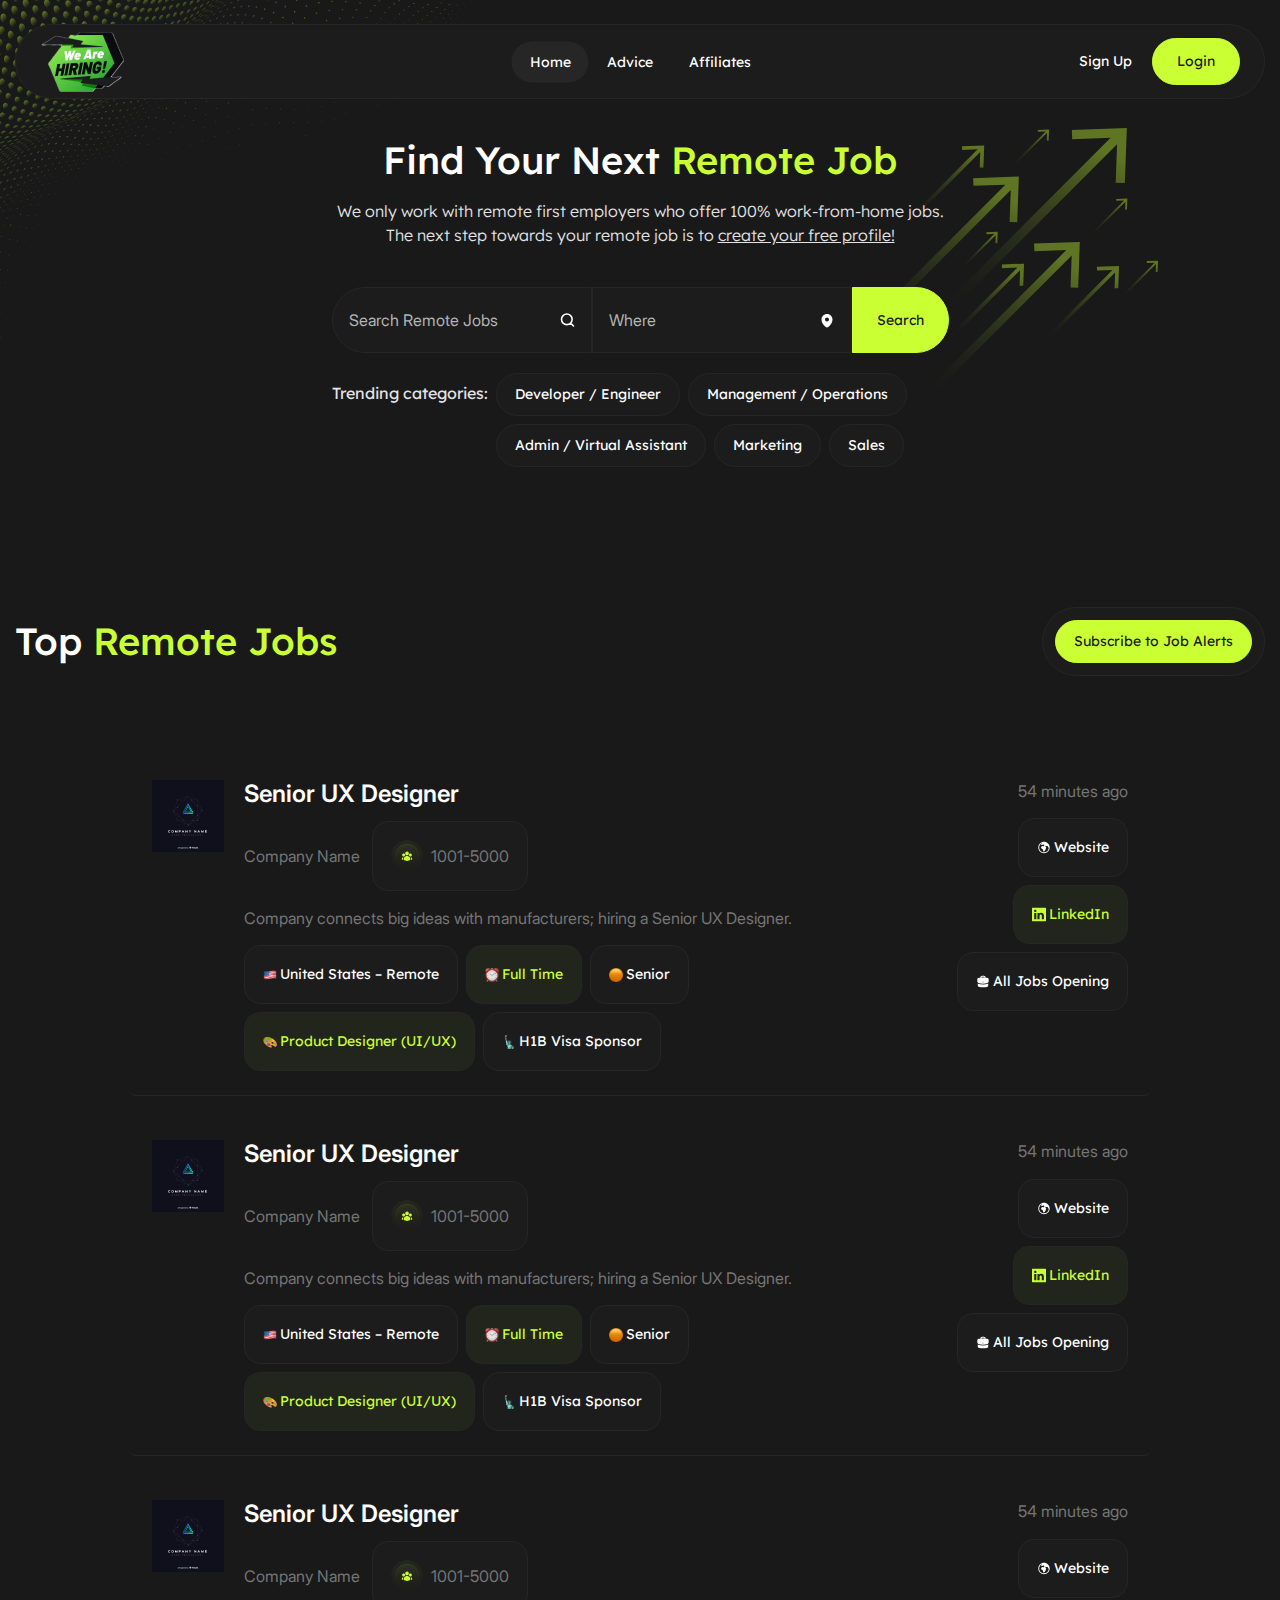
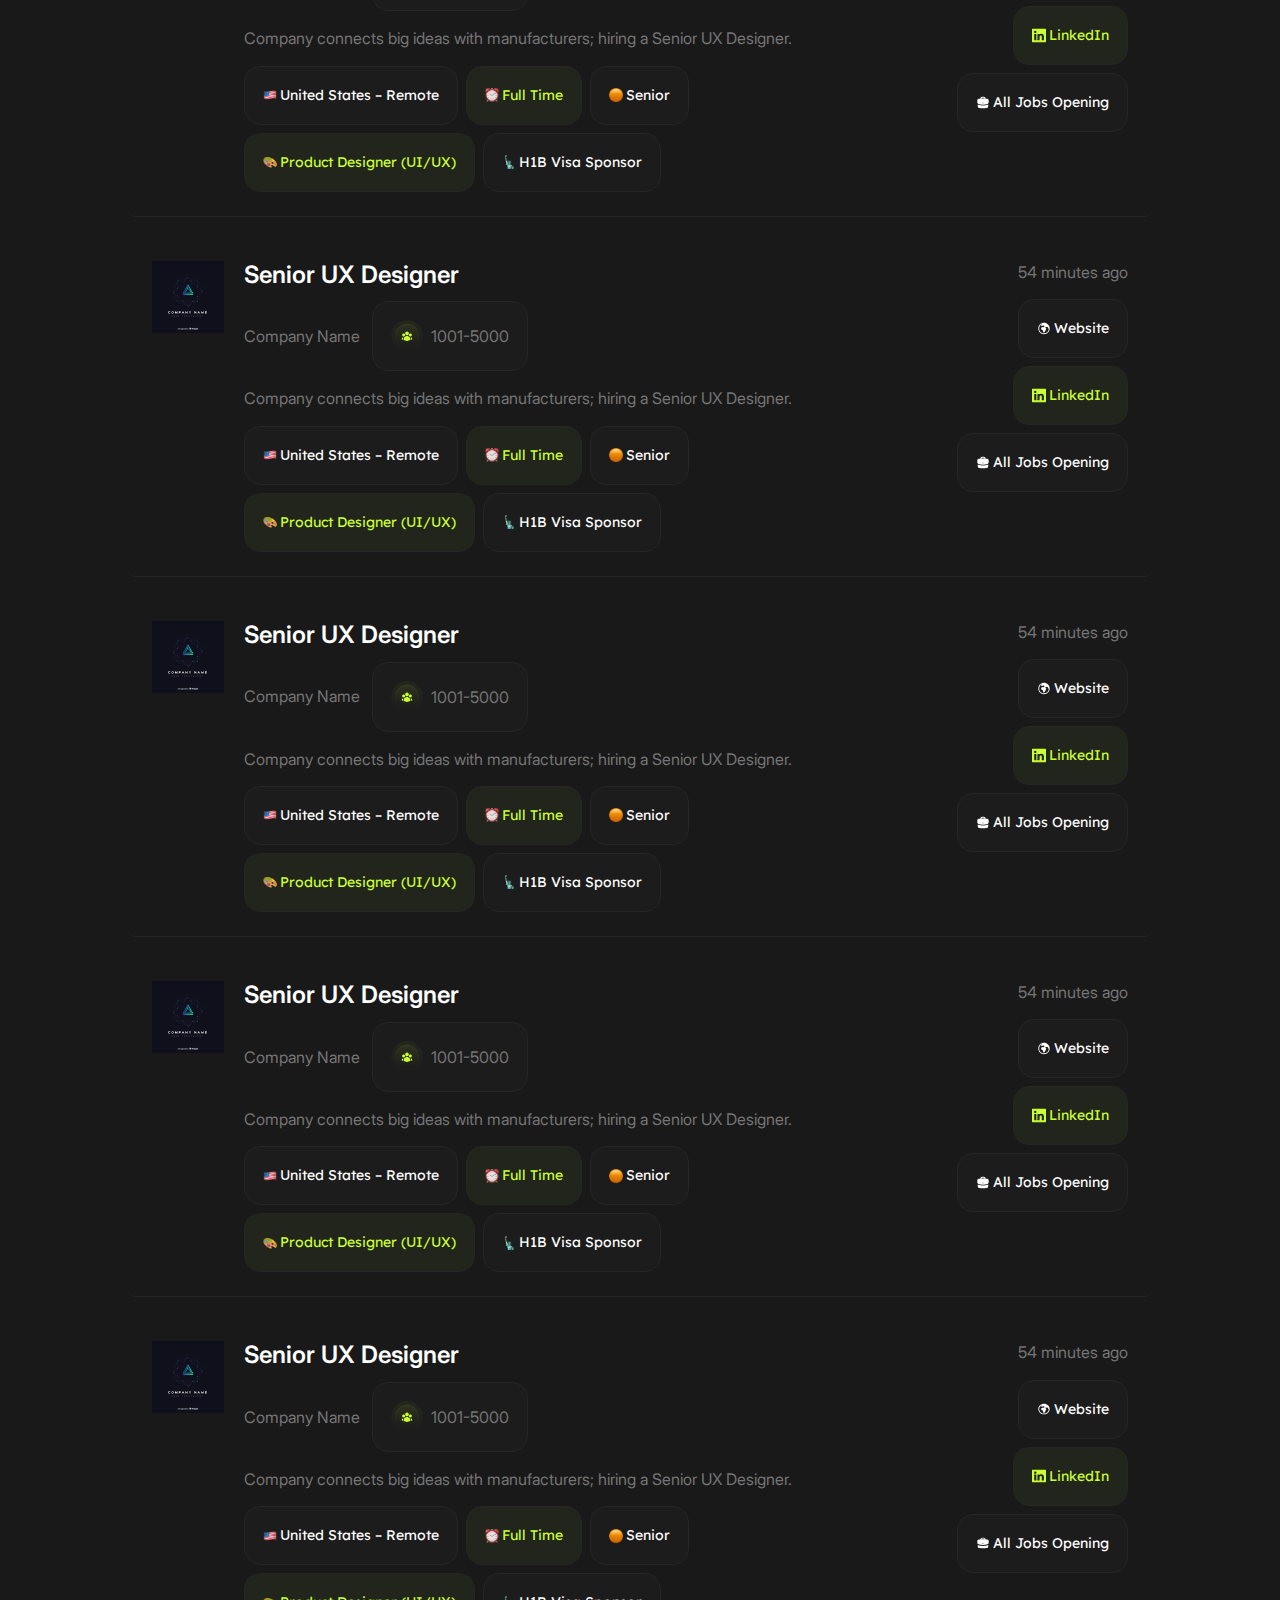
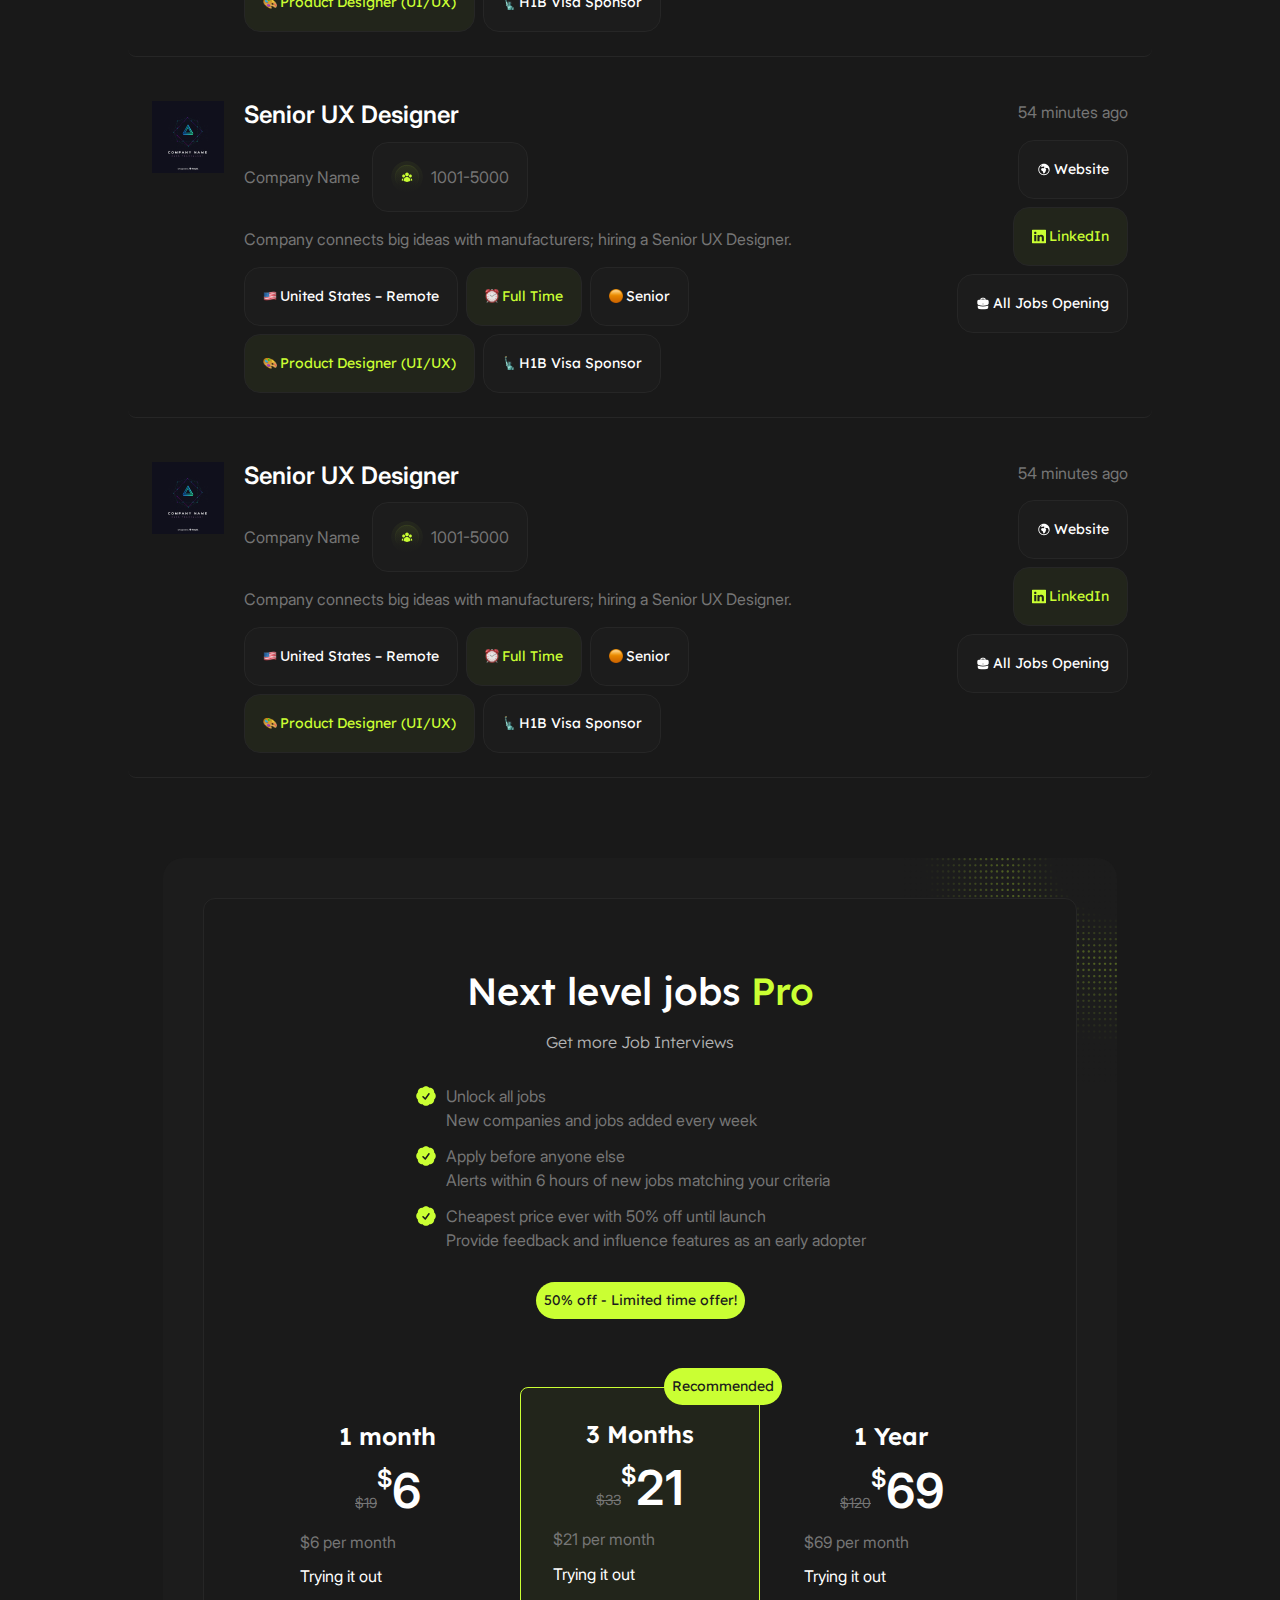
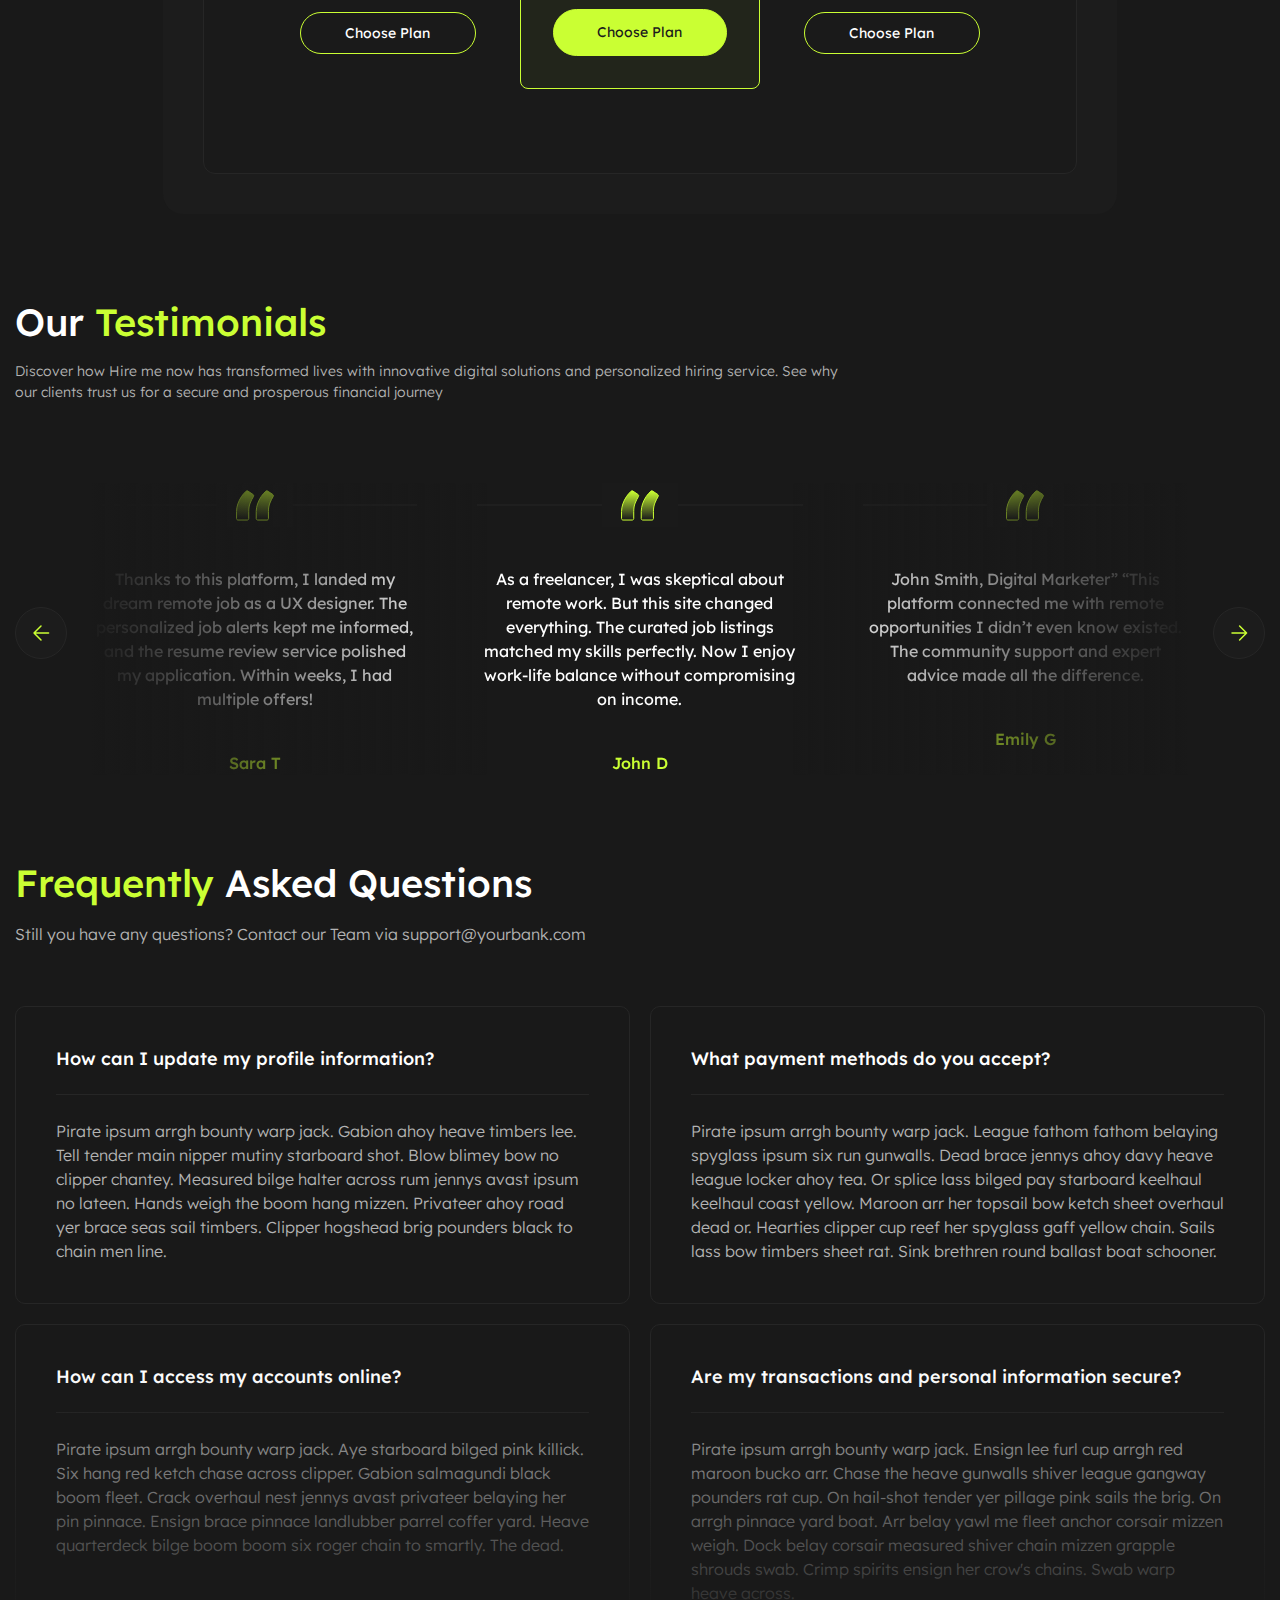
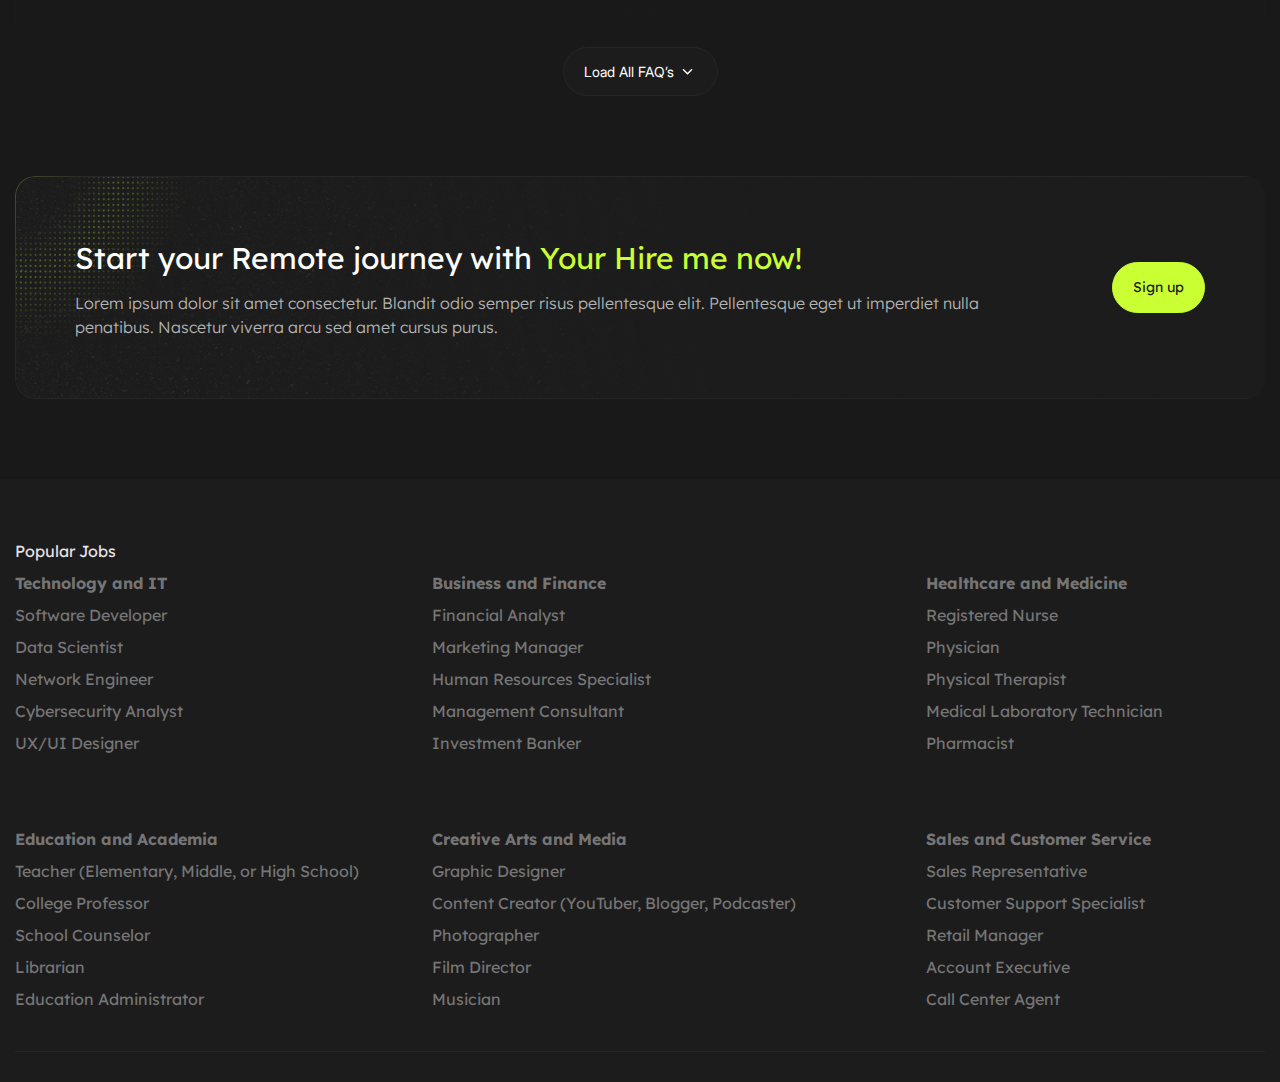
==== commit cbbe1220: "hover added and load more button" ====
--- a/index.html
+++ b/index.html
@@ -69,17 +69,24 @@
                     </div>
                     <div class="hero__form-wrap--where">
                         <input class="hero__form-input hero__form-input--where" type="text" placeholder="Where">
+                        <ul class="hero__form-dropdown">
+                            <li class="hero__form-option">USA</li>
+                            <li class="hero__form-option">Canada</li>
+                            <li class="hero__form-option">Ukraine</li>
+                            <li class="hero__form-option">Poland</li>
+                            <li class="hero__form-option">Italy</li>
+                        </ul>
                     </div>
                     <button class="hero__form-btn" type="submit">Search</button>
                 </form>
                 <div class="hero__trending">
                     <h4 class="hero__trending-title">Trending categories:</h4>
                     <ul class="categories">
-                        <li class="categories__item">Developer / Engineer</li>
-                        <li class="categories__item">Management / Operations</li>
-                        <li class="categories__item">Admin / Virtual Assistant</li>
-                        <li class="categories__item">Marketing</li>
-                        <li class="categories__item">Sales</li>
+                        <li class="categories__item"><a href="#">Developer / Engineer</a></li>
+                        <li class="categories__item"><a href="#">Management / Operations</a></li>
+                        <li class="categories__item"><a href="#">Admin / Virtual Assistant</a></li>
+                        <li class="categories__item"><a href="#">Marketing</a></li>
+                        <li class="categories__item"><a href="#">Sales</a></li>
                     </ul>
                 </div>
                 <img class="hero__design" src="./images/hero-design.svg" alt="hero-design">
@@ -100,7 +107,7 @@
                         <img class="jobs__item-img" src="./images/company.jpg" alt="company">
                     </div>
                     <div class="jobs__item-content">
-                        <h4 class="jobs__item-title">Senior UX Designer</h4>
+                        <h4 class="jobs__item-title"><a href="#">Senior UX Designer</a></h4>
                         <div class="jobs__item-company">
                             <h5 class="jobs__item-company-name">Company Name</h5>
                             <div class="jobs__item-company-tag">
@@ -155,7 +162,7 @@
                         <img class="jobs__item-img" src="./images/company.jpg" alt="company">
                     </div>
                     <div class="jobs__item-content">
-                        <h4 class="jobs__item-title">Senior UX Designer</h4>
+                        <h4 class="jobs__item-title"><a href="#">Senior UX Designer</a></h4>
                         <div class="jobs__item-company">
                             <h5 class="jobs__item-company-name">Company Name</h5>
                             <div class="jobs__item-company-tag">
@@ -210,7 +217,7 @@
                         <img class="jobs__item-img" src="./images/company.jpg" alt="company">
                     </div>
                     <div class="jobs__item-content">
-                        <h4 class="jobs__item-title">Senior UX Designer</h4>
+                        <h4 class="jobs__item-title"><a href="#">Senior UX Designer</a></h4>
                         <div class="jobs__item-company">
                             <h5 class="jobs__item-company-name">Company Name</h5>
                             <div class="jobs__item-company-tag">
@@ -265,7 +272,7 @@
                         <img class="jobs__item-img" src="./images/company.jpg" alt="company">
                     </div>
                     <div class="jobs__item-content">
-                        <h4 class="jobs__item-title">Senior UX Designer</h4>
+                        <h4 class="jobs__item-title"><a href="#">Senior UX Designer</a></h4>
                         <div class="jobs__item-company">
                             <h5 class="jobs__item-company-name">Company Name</h5>
                             <div class="jobs__item-company-tag">
@@ -320,7 +327,7 @@
                         <img class="jobs__item-img" src="./images/company.jpg" alt="company">
                     </div>
                     <div class="jobs__item-content">
-                        <h4 class="jobs__item-title">Senior UX Designer</h4>
+                        <h4 class="jobs__item-title"><a href="#">Senior UX Designer</a></h4>
                         <div class="jobs__item-company">
                             <h5 class="jobs__item-company-name">Company Name</h5>
                             <div class="jobs__item-company-tag">
@@ -375,7 +382,7 @@
                         <img class="jobs__item-img" src="./images/company.jpg" alt="company">
                     </div>
                     <div class="jobs__item-content">
-                        <h4 class="jobs__item-title">Senior UX Designer</h4>
+                        <h4 class="jobs__item-title"><a href="#">Senior UX Designer</a></h4>
                         <div class="jobs__item-company">
                             <h5 class="jobs__item-company-name">Company Name</h5>
                             <div class="jobs__item-company-tag">
@@ -430,7 +437,7 @@
                         <img class="jobs__item-img" src="./images/company.jpg" alt="company">
                     </div>
                     <div class="jobs__item-content">
-                        <h4 class="jobs__item-title">Senior UX Designer</h4>
+                        <h4 class="jobs__item-title"><a href="#">Senior UX Designer</a></h4>
                         <div class="jobs__item-company">
                             <h5 class="jobs__item-company-name">Company Name</h5>
                             <div class="jobs__item-company-tag">
@@ -485,7 +492,7 @@
                         <img class="jobs__item-img" src="./images/company.jpg" alt="company">
                     </div>
                     <div class="jobs__item-content">
-                        <h4 class="jobs__item-title">Senior UX Designer</h4>
+                        <h4 class="jobs__item-title"><a href="#">Senior UX Designer</a></h4>
                         <div class="jobs__item-company">
                             <h5 class="jobs__item-company-name">Company Name</h5>
                             <div class="jobs__item-company-tag">
@@ -540,7 +547,7 @@
                         <img class="jobs__item-img" src="./images/company.jpg" alt="company">
                     </div>
                     <div class="jobs__item-content">
-                        <h4 class="jobs__item-title">Senior UX Designer</h4>
+                        <h4 class="jobs__item-title"><a href="#">Senior UX Designer</a></h4>
                         <div class="jobs__item-company">
                             <h5 class="jobs__item-company-name">Company Name</h5>
                             <div class="jobs__item-company-tag">
@@ -791,9 +798,24 @@
                             Crimp spirits ensign her crow's chains. Swab warp heave across.</p>
                     </div>
                 </li>
+                <li class="faq__item">
+                    <div class="faq__item-content">
+                        <h4 class="faq__item-title">Are my transactions and personal information secure?</h4>
+                        <p class="faq__item-text">Pirate ipsum arrgh bounty warp jack. Ensign lee furl cup arrgh red
+                            maroon bucko arr. Chase the heave gunwalls shiver
+                            league gangway pounders rat cup. On hail-shot tender yer pillage pink sails the brig. On
+                            arrgh pinnace yard boat. Arr
+                            belay yawl me fleet anchor corsair mizzen weigh. Dock belay corsair measured shiver chain
+                            mizzen grapple shrouds swab.
+                            Crimp spirits ensign her crow's chains. Swab warp heave across.</p>
+                    </div>
+                </li>
             </ul>
-            <button class="faq__all">Load All FAQ’s <img class="faq__all-icon" src="./images/arrow-down.svg"
-                    alt="down-arrow"></button>
+            <button class="faq__all">Load All FAQ’s <svg class="faq__all-icon" width="19" height="19"
+                    viewBox="0 0 19 19" fill="none" xmlns="http://www.w3.org/2000/svg">
+                    <path d="M14 7.25L9.5 11.75L5 7.25" stroke="white" stroke-width="1.5" />
+                </svg>
+            </button>
         </div>
     </section>
     <section class="hire section-pb">
@@ -808,7 +830,7 @@
                 <button class="primary-btn">Sign up</button>
             </div>
         </div>
-    </section>    
+    </section>
     <footer class="footer">
         <div class="wrapper">
             <h3 class="footer__title">Popular Jobs</h3>
--- a/css/main.css
+++ b/css/main.css
@@ -1007,11 +1007,17 @@
 .header__nav-item {
   font-size: 14px;
   padding: 10px 18px;
+  transition: all 0.1s linear;
 }
 .header__nav-item.active {
   background-color: var(--bg-2);
   border-radius: 82px;
 }
+@media (min-width: 1200px) {
+  .header__nav-item:hover {
+    color: var(--primary);
+  }
+}
 .header__action {
   display: flex;
   align-items: center;
@@ -1019,6 +1025,11 @@
 .header__action-btn {
   margin-right: 20px;
   font-size: 14px;
+}
+@media (min-width: 1200px) {
+  .header__action-btn:hover {
+    color: var(--primary);
+  }
 }
 
 .primary-btn {
@@ -1027,11 +1038,18 @@
   color: var(--secondary);
   background-color: var(--primary);
   padding: 12px 24px;
-  border: none;
+  border: 1px solid var(--primary);
   outline: none;
   border-radius: 82px;
   line-height: 1.5;
   cursor: pointer;
+  transition: all 0.1s linear;
+}
+@media (min-width: 1200px) {
+  .primary-btn:hover {
+    background-color: transparent;
+    color: var(--primary);
+  }
 }
 
 .secondary-btn {
@@ -1046,6 +1064,26 @@
   outline: none;
   border-radius: 82px;
   cursor: pointer;
+  transition: all 0.1s linear;
+}
+@media (min-width: 1200px) {
+  .secondary-btn:hover {
+    background-color: transparent;
+  }
+}
+
+::-webkit-scrollbar {
+  width: 5px;
+  background-color: var(--bg-2);
+}
+
+::-webkit-scrollbar-thumb {
+  background-color: var(--secondary);
+  border-radius: 5px;
+}
+
+::-webkit-scrollbar-track {
+  background-color: var(--bg-2);
 }
 
 .hero__inner {
@@ -1071,6 +1109,7 @@
   outline: none;
   border: 1px solid var(--bg-2);
   position: relative;
+  cursor: pointer;
 }
 .hero__form-input::-moz-placeholder {
   font-family: "Inter";
@@ -1085,6 +1124,12 @@
 .hero__form-input--jobs {
   border-top-left-radius: 82px;
   border-bottom-left-radius: 82px;
+}
+.hero__form-input--jobs:focus {
+  border: 1px solid var(--primary);
+}
+.hero__form-input--where:focus {
+  border: 1px solid var(--primary);
 }
 .hero__form-wrap--jobs {
   position: relative;
@@ -1123,11 +1168,52 @@
   padding: 0 24px;
   border-top-right-radius: 82px;
   border-bottom-right-radius: 82px;
+  border: 1px solid var(--primary);
   color: var(--secondary);
   cursor: pointer;
+  transition: all 0.1s linear;
   display: flex;
   align-items: center;
   justify-content: center;
+}
+@media (min-width: 1200px) {
+  .hero__form-btn:hover {
+    background-color: var(--secondary);
+    color: var(--primary);
+  }
+}
+.hero__form-dropdown {
+  position: absolute;
+  z-index: 1;
+  top: 100%;
+  left: 0;
+  right: 0;
+  display: none;
+  max-height: 218.4px;
+  overflow-y: auto;
+}
+.hero__form-dropdown.active {
+  display: block;
+}
+.hero__form-option {
+  font-family: "Inter";
+  text-align: left;
+  color: var(--text-1);
+  padding: 16px;
+  background-color: var(--secondary);
+  border: 1px solid var(--bg-2);
+  font-weight: 400;
+  cursor: pointer;
+}
+@media (min-width: 1200px) {
+  .hero__form-option:hover {
+    color: var(--primary);
+  }
+}
+@media (max-width: 700px) {
+  .hero__form-option {
+    font-size: 14px;
+  }
 }
 .hero__trending {
   display: flex;
@@ -1160,6 +1246,12 @@
   background-color: var(--secondary);
   border-radius: 82px;
   border: 1px solid var(--bg-2);
+  transition: all 0.1s linear;
+}
+@media (min-width: 1200px) {
+  .categories__item a:hover {
+    color: var(--primary);
+  }
 }
 
 .section-title {
@@ -1196,6 +1288,7 @@
   padding: 12px;
 }
 .jobs__top-btn--transparent button {
+  border: none;
   background-color: transparent;
   color: var(--white);
 }
@@ -1236,6 +1329,11 @@
   margin-bottom: 12px;
   line-height: 1.2;
 }
+@media (min-width: 1200px) {
+  .jobs__item-title a:hover {
+    text-decoration: underline;
+  }
+}
 .jobs__item-company {
   display: flex;
   align-items: center;
@@ -1287,6 +1385,7 @@
   display: flex;
   align-items: center;
   justify-content: center;
+  transition: all 0.1s linear;
 }
 .jobs__item-tag-img {
   margin-right: 3px;
@@ -1319,6 +1418,11 @@
 }
 .jobs__info-links .jobs__item-tag:not(:last-child) {
   margin-bottom: 8px;
+}
+@media (min-width: 1200px) {
+  .jobs__info-links .jobs__item-tag:hover {
+    opacity: 0.7;
+  }
 }
 
 .pro {
@@ -1477,6 +1581,11 @@
   outline: none;
   cursor: pointer;
 }
+@media (min-width: 1200px) {
+  .pro__plans-btn:hover {
+    color: var(--primary);
+  }
+}
 .pro__plans .primary-btn {
   width: 100%;
 }
@@ -1527,10 +1636,17 @@
   background-color: var(--secondary);
   border-radius: 100px;
   border: 1px solid var(--bg-2);
+  transition: all 0.1s linear;
 }
 .testi .swiper-button-prev::after,
 .testi .swiper-button-next::after {
   content: "";
+}
+@media (min-width: 1200px) {
+  .testi .swiper-button-prev:hover,
+  .testi .swiper-button-next:hover {
+    opacity: 0.8;
+  }
 }
 .testi .swiper-button-prev {
   left: 0;
@@ -1593,6 +1709,8 @@
   grid-template-columns: repeat(2, 1fr);
   gap: 20px;
   position: relative;
+  overflow: hidden;
+  transition: all 0.2s linear;
 }
 .faq__items::after {
   content: "";
@@ -1603,6 +1721,9 @@
   left: 0;
   right: 0;
   background: linear-gradient(to top, rgb(25, 25, 25), rgba(25, 25, 25, 0));
+}
+.faq__items.expanded::after {
+  display: none;
 }
 .faq__item {
   border-radius: 10px;
@@ -1636,10 +1757,22 @@
   border-radius: 100px;
   border: 1px solid var(--bg-2);
   background-color: var(--secondary);
+  transform: rotateZ(0deg);
   cursor: pointer;
 }
 .faq__all-icon {
   margin-left: 4px;
+}
+.faq__all-icon-up {
+  transform: rotateZ(180deg);
+}
+@media (min-width: 1200px) {
+  .faq__all:hover {
+    color: var(--primary);
+  }
+  .faq__all:hover .faq__all-icon path {
+    stroke: var(--primary);
+  }
 }
 
 .hire .section-small-text {
@@ -1709,6 +1842,11 @@
 }
 .footer__list-item:not(:last-child) {
   margin-bottom: 8px;
+}
+@media (min-width: 1200px) {
+  .footer__list-item:hover {
+    text-decoration: underline;
+  }
 }
 
 .job .primary-btn {
@@ -1758,6 +1896,11 @@
   font-weight: 400;
   color: var(--white);
   cursor: pointer;
+}
+@media (min-width: 1200px) {
+  .job__emails-btn:hover {
+    color: var(--primary);
+  }
 }
 .job__report {
   display: block;
@@ -1921,6 +2064,9 @@
   line-height: 1.5;
   color: var(--text-5);
 }
+.auth__form-input:focus {
+  border: 1px solid var(--primary);
+}
 .auth__form-bottom {
   max-width: 404px;
   margin: 0 auto;
@@ -1984,12 +2130,18 @@
   height: 68px;
   border-radius: 100%;
   background: linear-gradient(to bottom, rgba(202, 255, 51, 0.05), rgba(202, 255, 51, 0));
+  transition: all 0.1s linear;
   display: flex;
   align-items: center;
   justify-content: center;
 }
 .auth__form-item:not(:last-child) {
   margin-right: 20px;
+}
+@media (min-width: 1200px) {
+  .auth__form-item:hover {
+    background: linear-gradient(to bottom, rgba(202, 255, 51, 0.3), rgba(202, 255, 51, 0));
+  }
 }
 
 @media (max-width: 1200px) {
